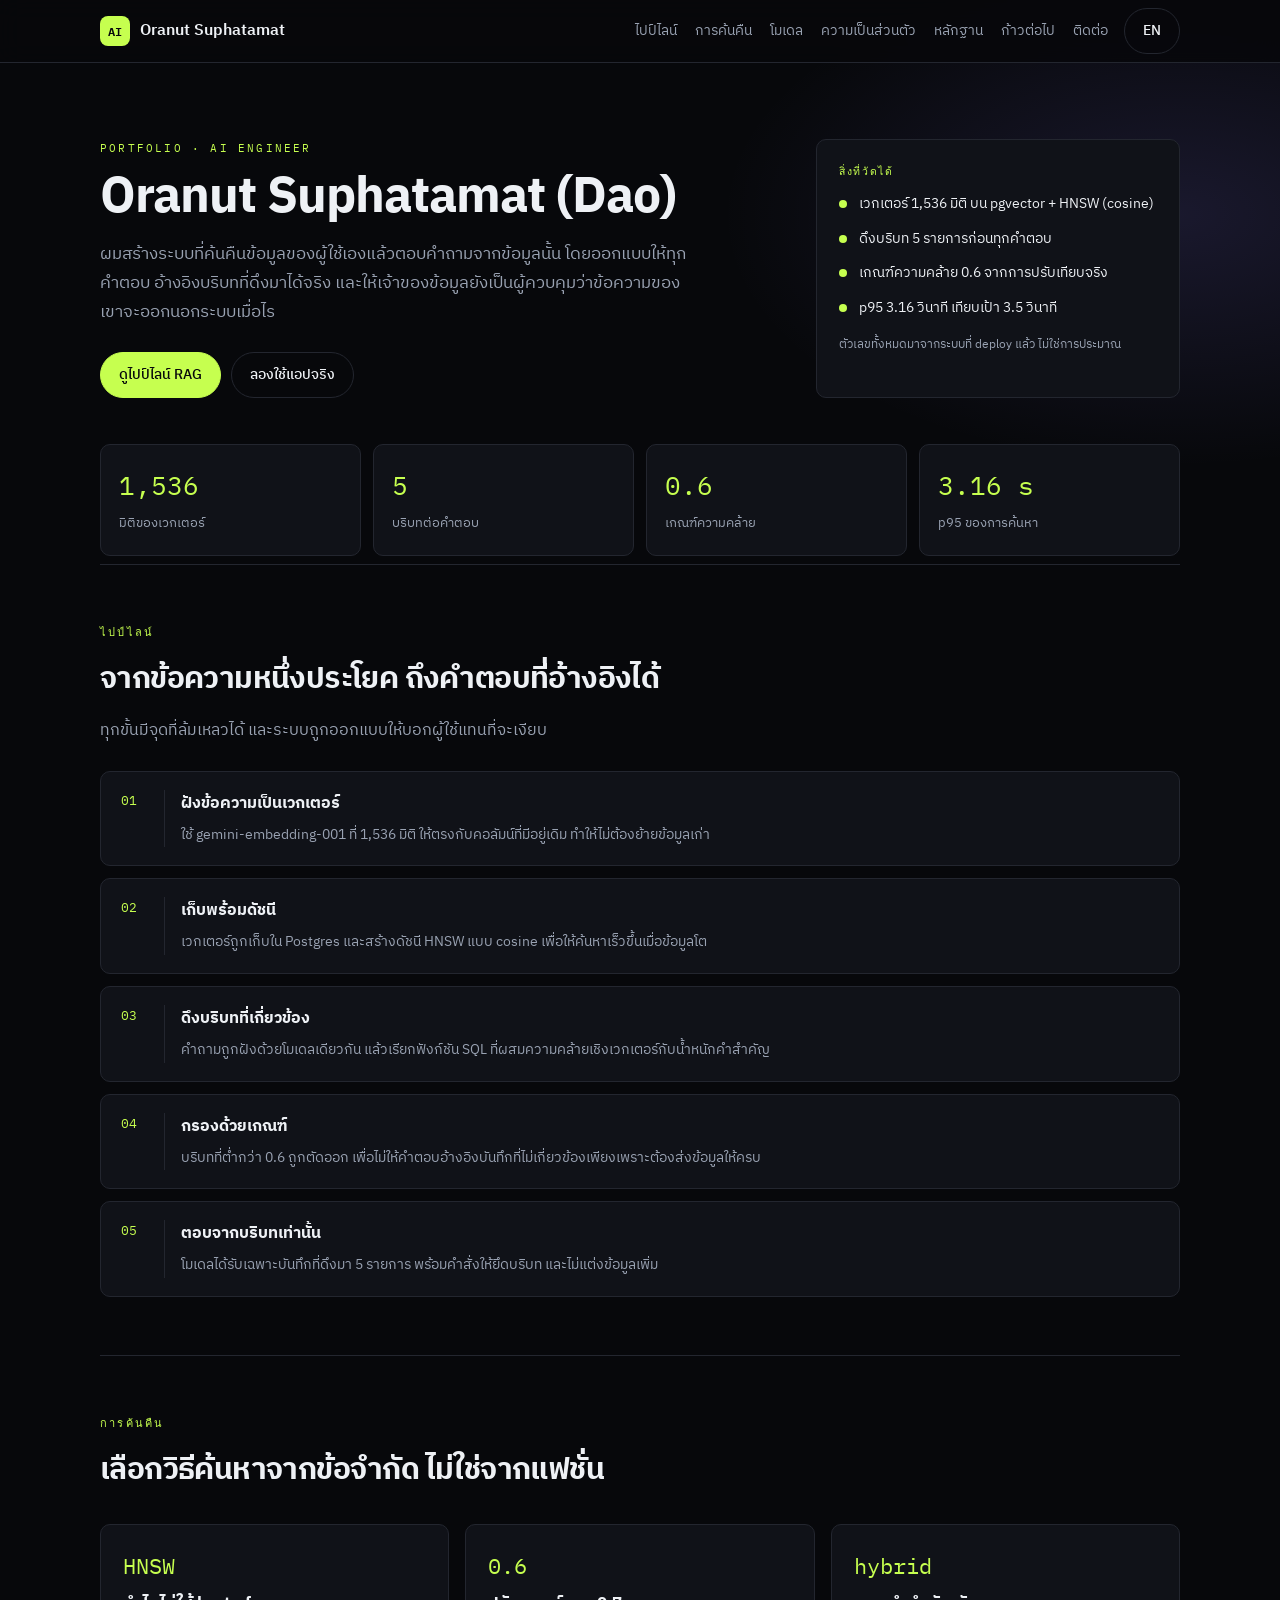
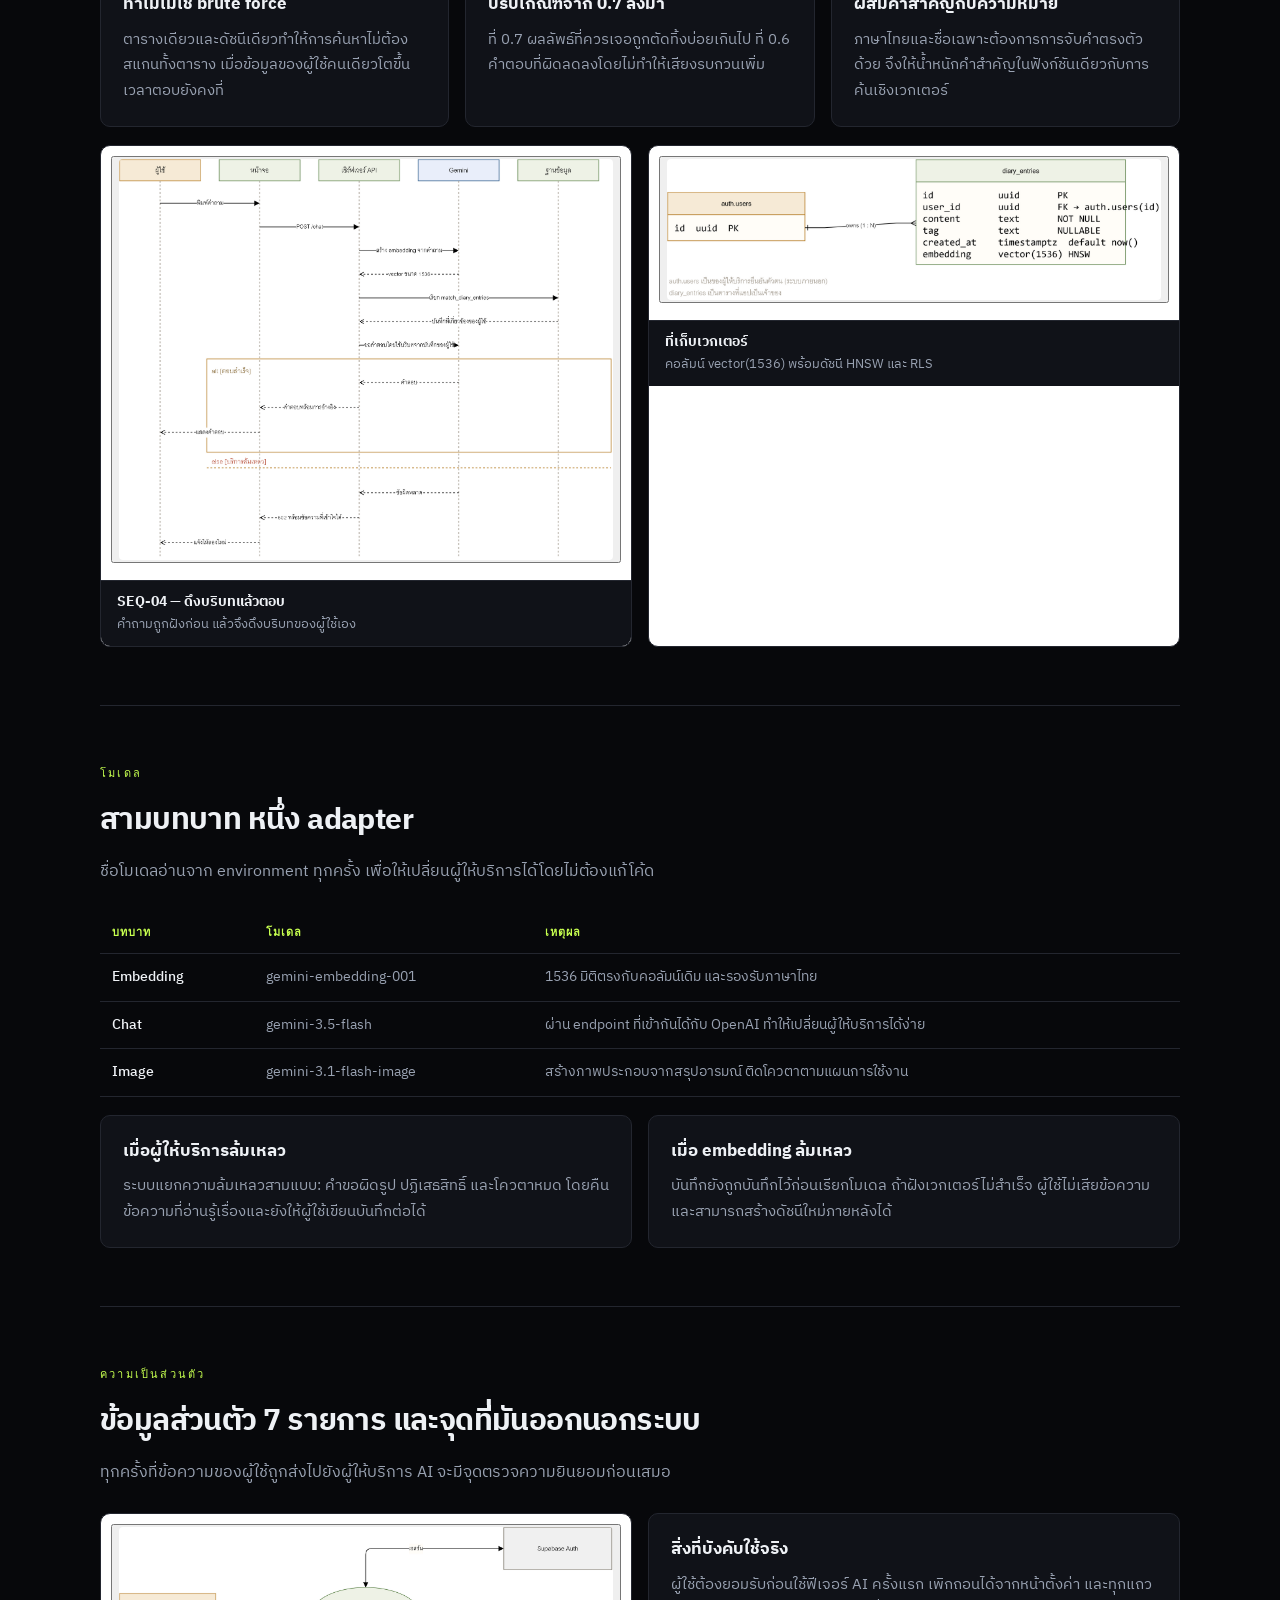
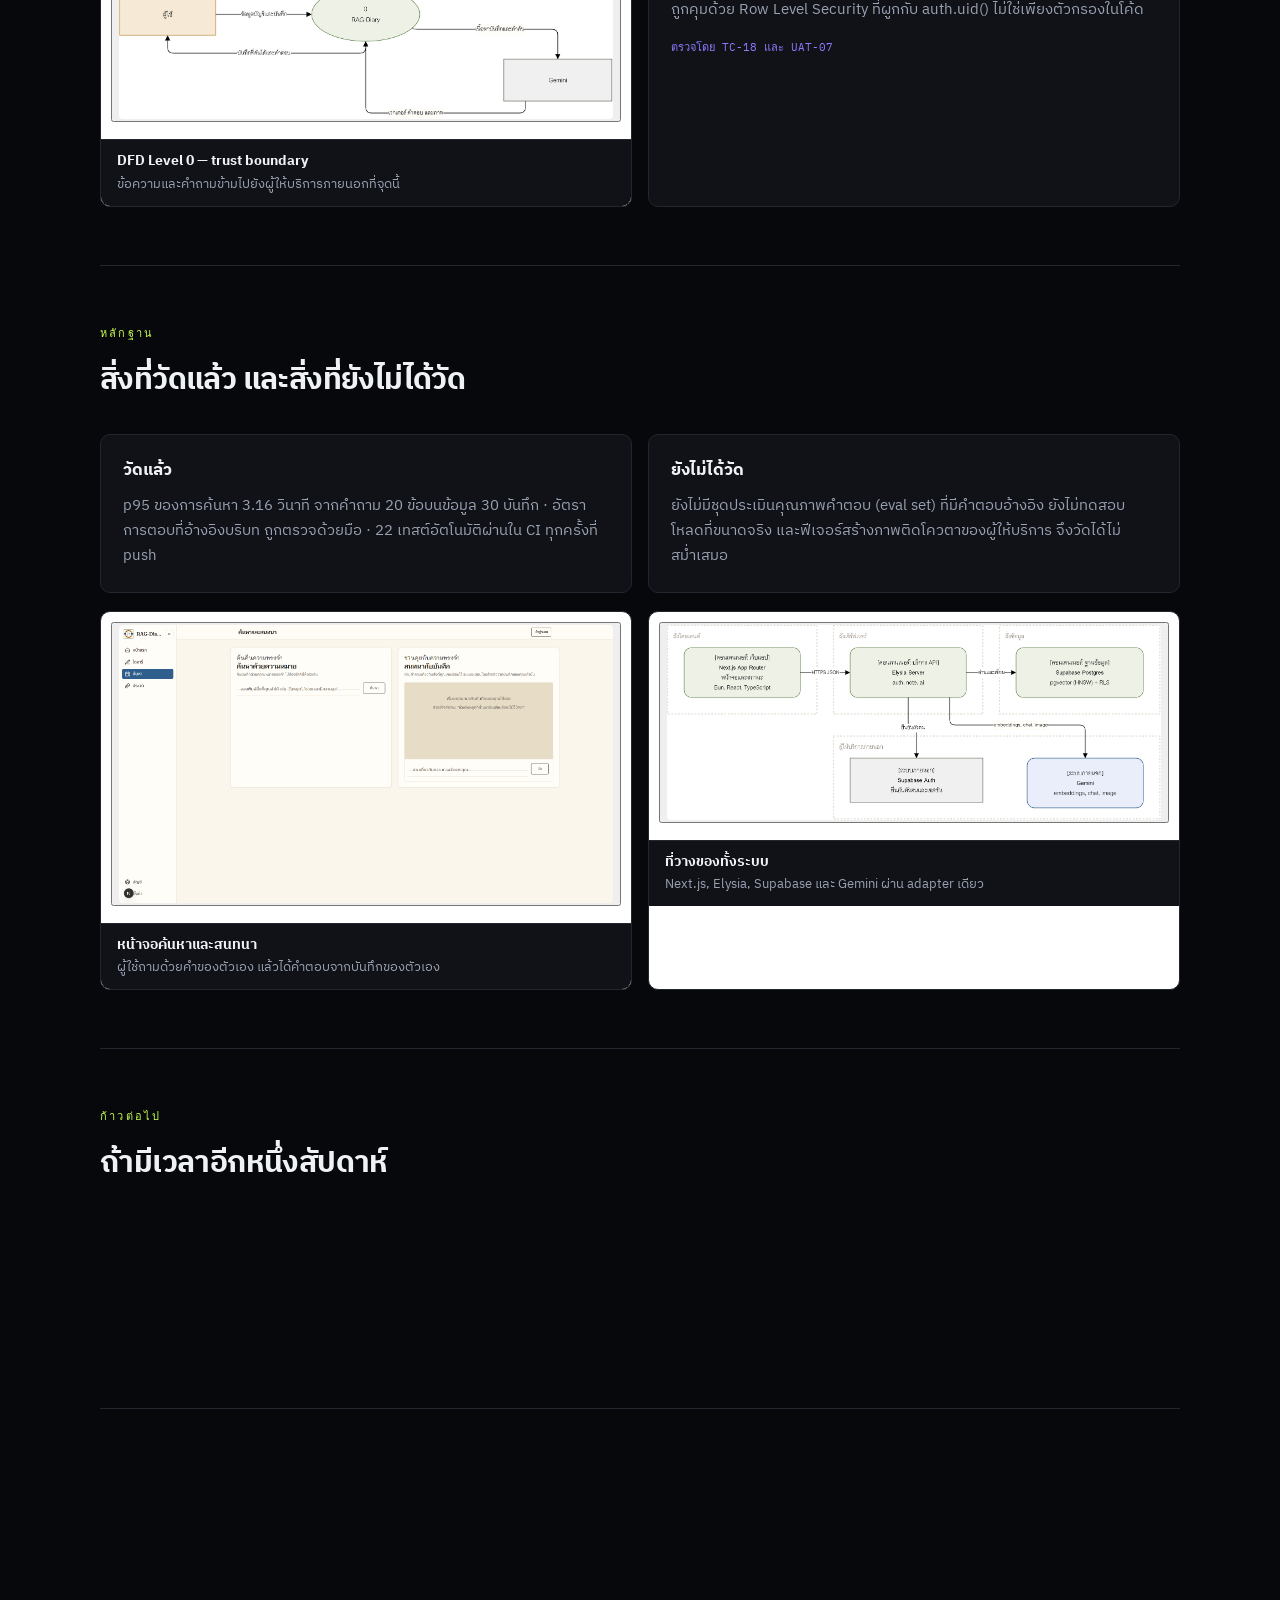
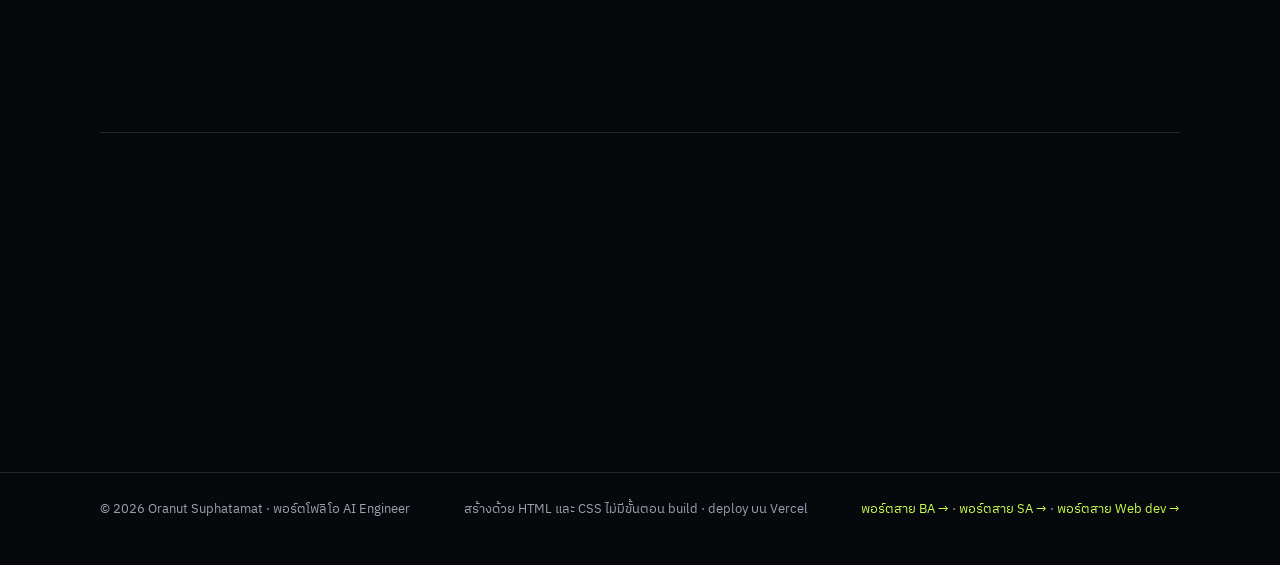
==== index.html @ 3054be08 "feat: add the AI engineering portfolio" ====
<!doctype html>
<html lang="th">
<head>
  <meta charset="utf-8" />
  <meta name="viewport" content="width=device-width, initial-scale=1" />
  <title>Oranut Suphatamat (Dao) | AI Engineer</title>
  <meta name="description" content="พอร์ตโฟลิโอสาย AI Engineer: ระบบค้นคืนเชิงความหมายด้วย pgvector, RAG ที่อ้างอิงเฉพาะบันทึกของผู้ใช้ และจุดตรวจความยินยอมก่อนเรียกโมเดล" />
  <link rel="preconnect" href="https://fonts.googleapis.com" />
  <link rel="preconnect" href="https://fonts.gstatic.com" crossorigin />
  <link href="https://fonts.googleapis.com/css2?family=IBM+Plex+Sans+Thai:wght@400;500;600;700&family=IBM+Plex+Mono:wght@400;500&display=swap" rel="stylesheet" />
  <link rel="stylesheet" href="styles.css" />
</head>
<body>
  <a class="skip-link" href="#main">ข้ามไปยังเนื้อหาหลัก</a>

  <header class="site-header">
    <div class="wrap header-inner">
      <a class="brand" href="#top">
        <span class="brand-mark">AI</span>
        <span class="brand-text">Oranut Suphatamat</span>
      </a>
      <nav class="site-nav" id="site-nav" aria-label="เมนูหลัก">
        <a href="#pipeline">ไปป์ไลน์</a>
        <a href="#retrieval">การค้นคืน</a>
        <a href="#models">โมเดล</a>
        <a href="#privacy">ความเป็นส่วนตัว</a>
        <a href="#evidence">หลักฐาน</a>
        <a href="#next">ก้าวต่อไป</a>
        <a href="#contact">ติดต่อ</a>
      </nav>
      <a class="btn btn-ghost" href="en/" hreflang="en" lang="en" aria-label="English version">EN</a>
      <button class="nav-toggle" type="button" aria-expanded="false" aria-controls="site-nav" aria-label="เปิดเมนู">
        <span></span><span></span><span></span>
      </button>
    </div>
  </header>

  <main id="main">
    <section class="hero wrap" id="top">
      <div class="hero-copy">
        <p class="kicker">Portfolio · AI Engineer</p>
        <h1>Oranut Suphatamat (Dao)</h1>
        <p class="hero-lead">
          ผมสร้างระบบที่ค้นคืนข้อมูลของผู้ใช้เองแล้วตอบคำถามจากข้อมูลนั้น โดยออกแบบให้ทุกคำตอบ
          อ้างอิงบริบทที่ดึงมาได้จริง และให้เจ้าของข้อมูลยังเป็นผู้ควบคุมว่าข้อความของเขาจะออกนอกระบบเมื่อไร
        </p>
        <div class="hero-actions">
          <a class="btn btn-primary" href="#pipeline">ดูไปป์ไลน์ RAG</a>
          <a class="btn btn-ghost" href="https://rag-diary-app.vercel.app" target="_blank" rel="noopener">ลองใช้แอปจริง</a>
        </div>
      </div>

      <aside class="hero-card" aria-label="ตัวเลขที่ตรวจสอบได้">
        <p class="card-label">สิ่งที่วัดได้</p>
        <ul class="check-list">
          <li>เวกเตอร์ 1,536 มิติ บน pgvector + HNSW (cosine)</li>
          <li>ดึงบริบท 5 รายการก่อนทุกคำตอบ</li>
          <li>เกณฑ์ความคล้าย 0.6 จากการปรับเทียบจริง</li>
          <li>p95 3.16 วินาที เทียบเป้า 3.5 วินาที</li>
        </ul>
        <p class="card-note">ตัวเลขทั้งหมดมาจากระบบที่ deploy แล้ว ไม่ใช่การประมาณ</p>
      </aside>
    </section>

    <section class="metrics wrap" aria-label="ตัวเลขสรุป">
      <div class="metric"><span class="metric-num">1,536</span><span class="metric-label">มิติของเวกเตอร์</span></div>
      <div class="metric"><span class="metric-num">5</span><span class="metric-label">บริบทต่อคำตอบ</span></div>
      <div class="metric"><span class="metric-num">0.6</span><span class="metric-label">เกณฑ์ความคล้าย</span></div>
      <div class="metric"><span class="metric-num">3.16 s</span><span class="metric-label">p95 ของการค้นหา</span></div>
    </section>

    <section class="section wrap" id="pipeline">
      <div class="section-head">
        <p class="kicker">ไปป์ไลน์</p>
        <h2>จากข้อความหนึ่งประโยค ถึงคำตอบที่อ้างอิงได้</h2>
        <p class="section-sub">ทุกขั้นมีจุดที่ล้มเหลวได้ และระบบถูกออกแบบให้บอกผู้ใช้แทนที่จะเงียบ</p>
      </div>
      <div class="steps">
        <div class="step">
          <div>
            <h3>ฝังข้อความเป็นเวกเตอร์</h3>
            <p>ใช้ gemini-embedding-001 ที่ 1,536 มิติ ให้ตรงกับคอลัมน์ที่มีอยู่เดิม ทำให้ไม่ต้องย้ายข้อมูลเก่า</p>
          </div>
        </div>
        <div class="step">
          <div>
            <h3>เก็บพร้อมดัชนี</h3>
            <p>เวกเตอร์ถูกเก็บใน Postgres และสร้างดัชนี HNSW แบบ cosine เพื่อให้ค้นหาเร็วขึ้นเมื่อข้อมูลโต</p>
          </div>
        </div>
        <div class="step">
          <div>
            <h3>ดึงบริบทที่เกี่ยวข้อง</h3>
            <p>คำถามถูกฝังด้วยโมเดลเดียวกัน แล้วเรียกฟังก์ชัน SQL ที่ผสมความคล้ายเชิงเวกเตอร์กับน้ำหนักคำสำคัญ</p>
          </div>
        </div>
        <div class="step">
          <div>
            <h3>กรองด้วยเกณฑ์</h3>
            <p>บริบทที่ต่ำกว่า 0.6 ถูกตัดออก เพื่อไม่ให้คำตอบอ้างอิงบันทึกที่ไม่เกี่ยวข้องเพียงเพราะต้องส่งข้อมูลให้ครบ</p>
          </div>
        </div>
        <div class="step">
          <div>
            <h3>ตอบจากบริบทเท่านั้น</h3>
            <p>โมเดลได้รับเฉพาะบันทึกที่ดึงมา 5 รายการ พร้อมคำสั่งให้ยึดบริบท และไม่แต่งข้อมูลเพิ่ม</p>
          </div>
        </div>
      </div>
    </section>

    <section class="section wrap" id="retrieval">
      <div class="section-head">
        <p class="kicker">การค้นคืน</p>
        <h2>เลือกวิธีค้นหาจากข้อจำกัด ไม่ใช่จากแฟชั่น</h2>
      </div>
      <div class="grid-3">
        <article class="card">
          <span class="metric-inline">HNSW</span>
          <h3>ทำไมไม่ใช้ brute force</h3>
          <p>ตารางเดียวและดัชนีเดียวทำให้การค้นหาไม่ต้องสแกนทั้งตาราง เมื่อข้อมูลของผู้ใช้คนเดียวโตขึ้น เวลาตอบยังคงที่</p>
        </article>
        <article class="card">
          <span class="metric-inline">0.6</span>
          <h3>ปรับเกณฑ์จาก 0.7 ลงมา</h3>
          <p>ที่ 0.7 ผลลัพธ์ที่ควรเจอถูกตัดทิ้งบ่อยเกินไป ที่ 0.6 คำตอบที่ผิดลดลงโดยไม่ทำให้เสียงรบกวนเพิ่ม</p>
        </article>
        <article class="card">
          <span class="metric-inline">hybrid</span>
          <h3>ผสมคำสำคัญกับความหมาย</h3>
          <p>ภาษาไทยและชื่อเฉพาะต้องการการจับคำตรงตัวด้วย จึงให้น้ำหนักคำสำคัญในฟังก์ชันเดียวกับการค้นเชิงเวกเตอร์</p>
        </article>
      </div>
      <div class="figure-grid" style="margin-top: 18px;">
        <figure class="diagram-card">
          <button class="diagram" type="button" data-full="assets/img/seq04.png">
            <img src="assets/img/seq04.png" alt="แผนภาพลำดับข้อความการค้นหาและตอบด้วย RAG" loading="lazy" />
          </button>
          <figcaption><strong>SEQ-04 — ดึงบริบทแล้วตอบ</strong>คำถามถูกฝังก่อน แล้วจึงดึงบริบทของผู้ใช้เอง</figcaption>
        </figure>
        <figure class="diagram-card">
          <button class="diagram" type="button" data-full="assets/img/erd.png">
            <img src="assets/img/erd.png" alt="แผนภาพข้อมูลของตาราง diary_entries" loading="lazy" />
          </button>
          <figcaption><strong>ที่เก็บเวกเตอร์</strong>คอลัมน์ vector(1536) พร้อมดัชนี HNSW และ RLS</figcaption>
        </figure>
      </div>
    </section>

    <section class="section wrap" id="models">
      <div class="section-head">
        <p class="kicker">โมเดล</p>
        <h2>สามบทบาท หนึ่ง adapter</h2>
        <p class="section-sub">ชื่อโมเดลอ่านจาก environment ทุกครั้ง เพื่อให้เปลี่ยนผู้ให้บริการได้โดยไม่ต้องแก้โค้ด</p>
      </div>
      <table class="spec">
        <thead>
          <tr><th>บทบาท</th><th>โมเดล</th><th>เหตุผล</th></tr>
        </thead>
        <tbody>
          <tr><td><strong>Embedding</strong></td><td>gemini-embedding-001</td><td>1536 มิติตรงกับคอลัมน์เดิม และรองรับภาษาไทย</td></tr>
          <tr><td><strong>Chat</strong></td><td>gemini-3.5-flash</td><td>ผ่าน endpoint ที่เข้ากันได้กับ OpenAI ทำให้เปลี่ยนผู้ให้บริการได้ง่าย</td></tr>
          <tr><td><strong>Image</strong></td><td>gemini-3.1-flash-image</td><td>สร้างภาพประกอบจากสรุปอารมณ์ ติดโควตาตามแผนการใช้งาน</td></tr>
        </tbody>
      </table>
      <div class="grid-2" style="margin-top: 18px;">
        <article class="card">
          <h3>เมื่อผู้ให้บริการล้มเหลว</h3>
          <p>
            ระบบแยกความล้มเหลวสามแบบ: คำขอผิดรูป ปฏิเสธสิทธิ์ และโควตาหมด
            โดยคืนข้อความที่อ่านรู้เรื่องและยังให้ผู้ใช้เขียนบันทึกต่อได้
          </p>
        </article>
        <article class="card">
          <h3>เมื่อ embedding ล้มเหลว</h3>
          <p>
            บันทึกยังถูกบันทึกไว้ก่อนเรียกโมเดล ถ้าฝังเวกเตอร์ไม่สำเร็จ ผู้ใช้ไม่เสียข้อความ
            และสามารถสร้างดัชนีใหม่ภายหลังได้
          </p>
        </article>
      </div>
    </section>

    <section class="section wrap" id="privacy">
      <div class="section-head">
        <p class="kicker">ความเป็นส่วนตัว</p>
        <h2>ข้อมูลส่วนตัว 7 รายการ และจุดที่มันออกนอกระบบ</h2>
        <p class="section-sub">ทุกครั้งที่ข้อความของผู้ใช้ถูกส่งไปยังผู้ให้บริการ AI จะมีจุดตรวจความยินยอมก่อนเสมอ</p>
      </div>
      <div class="grid-2">
        <figure class="diagram-card">
          <button class="diagram" type="button" data-full="assets/img/dfd-l0.png">
            <img src="assets/img/dfd-l0.png" alt="แผนภาพการไหลของข้อมูลระดับ Context และจุดข้ามขอบเขต" loading="lazy" />
          </button>
          <figcaption><strong>DFD Level 0 — trust boundary</strong>ข้อความและคำถามข้ามไปยังผู้ให้บริการภายนอกที่จุดนี้</figcaption>
        </figure>
        <div class="card">
          <h3>สิ่งที่บังคับใช้จริง</h3>
          <p>
            ผู้ใช้ต้องยอมรับก่อนใช้ฟีเจอร์ AI ครั้งแรก เพิกถอนได้จากหน้าตั้งค่า และทุกแถวถูกคุมด้วย
            Row Level Security ที่ผูกกับ auth.uid() ไม่ใช่เพียงตัวกรองในโค้ด
          </p>
          <p class="tag">ตรวจโดย TC-18 และ UAT-07</p>
        </div>
      </div>
    </section>

    <section class="section wrap" id="evidence">
      <div class="section-head">
        <p class="kicker">หลักฐาน</p>
        <h2>สิ่งที่วัดแล้ว และสิ่งที่ยังไม่ได้วัด</h2>
      </div>
      <div class="grid-2">
        <article class="card">
          <h3>วัดแล้ว</h3>
          <p>
            p95 ของการค้นหา 3.16 วินาที จากคำถาม 20 ข้อบนข้อมูล 30 บันทึก · อัตราการตอบที่อ้างอิงบริบท
            ถูกตรวจด้วยมือ · 22 เทสต์อัตโนมัติผ่านใน CI ทุกครั้งที่ push
          </p>
        </article>
        <article class="card">
          <h3>ยังไม่ได้วัด</h3>
          <p>
            ยังไม่มีชุดประเมินคุณภาพคำตอบ (eval set) ที่มีคำตอบอ้างอิง ยังไม่ทดสอบโหลดที่ขนาดจริง
            และฟีเจอร์สร้างภาพติดโควตาของผู้ให้บริการ จึงวัดได้ไม่สม่ำเสมอ
          </p>
        </article>
      </div>
      <div class="figure-grid" style="margin-top: 18px;">
        <figure class="diagram-card">
          <button class="diagram" type="button" data-full="assets/img/app-search.png">
            <img src="assets/img/app-search.png" alt="หน้าจอค้นหาเชิงความหมายและสนทนากับบันทึก" loading="lazy" />
          </button>
          <figcaption><strong>หน้าจอค้นหาและสนทนา</strong>ผู้ใช้ถามด้วยคำของตัวเอง แล้วได้คำตอบจากบันทึกของตัวเอง</figcaption>
        </figure>
        <figure class="diagram-card">
          <button class="diagram" type="button" data-full="assets/img/c4-l2.png">
            <img src="assets/img/c4-l2.png" alt="แผนภาพสถาปัตยกรรม C4 ระดับ Container" loading="lazy" />
          </button>
          <figcaption><strong>ที่วางของทั้งระบบ</strong>Next.js, Elysia, Supabase และ Gemini ผ่าน adapter เดียว</figcaption>
        </figure>
      </div>
    </section>

    <section class="section wrap" id="next">
      <div class="section-head">
        <p class="kicker">ก้าวต่อไป</p>
        <h2>ถ้ามีเวลาอีกหนึ่งสัปดาห์</h2>
      </div>
      <div class="grid-3">
        <article class="card">
          <h3>ชุดประเมินคำตอบ</h3>
          <p>สร้างคำถามพร้อมคำตอบอ้างอิง แล้ววัดทั้งการดึงบริบทและความถูกต้องของคำตอบเป็นตัวเลข</p>
        </article>
        <article class="card">
          <h3>จัดอันดับผลลัพธ์ใหม่</h3>
          <p>เพิ่มขั้น rerank ด้วยโมเดลขนาดเล็ก เพื่อลดบริบทที่ไม่เกี่ยวข้องก่อนส่งให้โมเดลหลัก</p>
        </article>
        <article class="card">
          <h3>ติดตามต้นทุน</h3>
          <p>บันทึกจำนวนโทเคนและต้นทุนต่อ 1,000 คำถาม เพื่อให้ตัดสินใจเรื่องราคาได้จากข้อมูลจริง</p>
        </article>
      </div>
    </section>

    <section class="section wrap" id="limits">
      <div class="section-head">
        <p class="kicker">ข้อจำกัด</p>
        <h2>สิ่งที่ยังไม่สมบูรณ์</h2>
      </div>
      <div class="card">
        <p>
          ระบบนี้พัฒนาโดยคนเดียว ข้อมูลที่ใช้วัดยังมีขนาดเล็ก และยังไม่มีการทดสอบกับผู้ใช้จริง
          ตัวเลขประสิทธิภาพจึงเป็นตัวชี้วัดเบื้องต้น ไม่ใช่การรับประกันที่ขนาดการใช้งานจริง
          ข้อจำกัดทั้งหมดระบุไว้ในเอกสารของโครงการ
        </p>
      </div>
    </section>

    <section class="section wrap" id="contact">
      <div class="contact-card">
        <div>
          <p class="kicker">ติดต่อ</p>
          <h2>สอบถามรายละเอียดหรือพิจารณาความร่วมมือ</h2>
          <p class="section-sub">Oranut Suphatamat (Dao) · AI Engineer</p>
        </div>
        <ul class="contact-list">
          <li><span>ชื่อ</span>Oranut Suphatamat (Dao)</li>
          <li><span>อีเมล</span><a href="mailto:oranut43939@gmail.com">oranut43939@gmail.com</a></li>
          <li><span>LinkedIn</span><a href="https://www.linkedin.com/in/oranut-suphantamat-02225635b/" target="_blank" rel="noopener">oranut-suphantamat</a></li>
          <li><span>GitHub</span><a href="https://github.com/Zynin43839" target="_blank" rel="noopener">Zynin43839</a></li>
        </ul>
      </div>
    </section>
  </main>

  <footer class="site-footer">
    <div class="wrap footer-inner">
      <p>© <span id="year"></span> Oranut Suphatamat · พอร์ตโฟลิโอ AI Engineer</p>
      <p>สร้างด้วย HTML และ CSS ไม่มีขั้นตอน build · deploy บน Vercel</p>
      <p>
        <a href="https://oranut-ba-portfolio.vercel.app">พอร์ตสาย BA →</a> ·
        <a href="https://oranut-sa-portfolio.vercel.app">พอร์ตสาย SA →</a> ·
        <a href="https://dao-portfolio-space.vercel.app">พอร์ตสาย Web dev →</a>
      </p>
    </div>
  </footer>

  <dialog class="lightbox" id="lightbox" aria-label="ดูภาพขยาย">
    <button class="lightbox-close" type="button" aria-label="ปิด">ปิด</button>
    <img id="lightbox-img" alt="" />
  </dialog>

  <script src="script.js"></script>
</body>
</html>
---- styles.css ----
/* Signal theme — AI engineering portfolio */
:root {
  --bg: #07080b;
  --panel: #101218;
  --panel-2: #151821;
  --line: #23262f;
  --ink: #eef1f5;
  --muted: #99a2b2;
  --accent: #c6ff4f;
  --accent-2: #8b7cff;
  --radius: 10px;
  --mono: "IBM Plex Mono", ui-monospace, SFMono-Regular, Menlo, monospace;
  --sans: "IBM Plex Sans Thai", "Inter", system-ui, -apple-system, sans-serif;
}

* { box-sizing: border-box; }
html { scroll-behavior: smooth; }

body {
  margin: 0;
  font-family: var(--sans);
  color: var(--ink);
  line-height: 1.75;
  background:
    radial-gradient(900px 480px at 12% -8%, rgba(198, 255, 79, 0.1), transparent 62%),
    radial-gradient(760px 420px at 92% 4%, rgba(139, 124, 255, 0.14), transparent 60%),
    var(--bg);
  -webkit-font-smoothing: antialiased;
}

a { color: inherit; }

.skip-link {
  position: absolute; left: -9999px; top: 0;
  background: var(--accent); color: #07080b; padding: 8px 14px; z-index: 100;
}
.skip-link:focus { left: 12px; top: 12px; }

.wrap { width: min(1080px, 92vw); margin-inline: auto; }

/* header */
.site-header {
  position: sticky; top: 0; z-index: 40;
  background: rgba(7, 8, 11, 0.86);
  backdrop-filter: blur(12px);
  border-bottom: 1px solid var(--line);
}
.header-inner { display: flex; align-items: center; gap: 16px; min-height: 62px; }
.brand { display: flex; align-items: center; gap: 10px; text-decoration: none; font-weight: 600; }
.brand-mark {
  display: grid; place-items: center; width: 30px; height: 30px;
  border-radius: 8px; background: var(--accent); color: #07080b;
  font-family: var(--mono); font-size: 12px; font-weight: 600;
}
.site-nav { display: flex; gap: 18px; margin-left: auto; font-size: 14px; }
.site-nav a { text-decoration: none; color: var(--muted); }
.site-nav a:hover, .site-nav a:focus-visible { color: var(--ink); }

.nav-toggle {
  display: none; margin-left: auto; width: 38px; height: 34px; padding: 8px;
  background: none; border: 1px solid var(--line); border-radius: 8px; cursor: pointer;
}
.nav-toggle span { display: block; height: 1.5px; background: var(--ink); margin: 4px 0; }

/* buttons */
.btn {
  display: inline-flex; align-items: center; gap: 8px;
  padding: 10px 18px; border-radius: 999px;
  text-decoration: none; font-size: 14px; font-weight: 500;
  border: 1px solid var(--line); color: var(--ink); background: transparent;
  transition: border-color 0.15s, background 0.15s, color 0.15s;
}
.btn:hover { border-color: var(--accent); color: var(--accent); }
.btn-primary { background: var(--accent); border-color: var(--accent); color: #07080b; }
.btn-primary:hover { background: #d4ff74; color: #07080b; }
.btn-ghost:hover { background: var(--panel); }

/* hero */
.hero { display: grid; grid-template-columns: 1.3fr 0.7fr; gap: 40px; padding: 76px 0 46px; }
.kicker {
  font-family: var(--mono); font-size: 11px; letter-spacing: 0.2em;
  text-transform: uppercase; color: var(--accent); margin: 0 0 12px;
}
h1 { font-size: clamp(30px, 4.6vw, 50px); line-height: 1.1; margin: 0 0 16px; letter-spacing: -0.02em; }
.hero-lead { color: var(--muted); font-size: 16.5px; max-width: 60ch; margin: 0 0 24px; }
.hero-actions { display: flex; flex-wrap: wrap; gap: 10px; }

.hero-card {
  border: 1px solid var(--line); background: var(--panel);
  border-radius: var(--radius); padding: 22px;
}
.card-label {
  font-family: var(--mono); font-size: 10.5px; letter-spacing: 0.16em;
  text-transform: uppercase; color: var(--accent); margin: 0 0 12px;
}
.check-list { list-style: none; margin: 0; padding: 0; display: grid; gap: 10px; font-size: 14px; }
.check-list li { padding-left: 20px; position: relative; }
.check-list li::before {
  content: ""; position: absolute; left: 0; top: 8px;
  width: 8px; height: 8px; border-radius: 50%; background: var(--accent);
}
.card-note { margin: 14px 0 0; font-size: 12px; color: var(--muted); }

/* metrics */
.metrics { display: grid; grid-template-columns: repeat(4, 1fr); gap: 12px; margin-bottom: 8px; }
.metric {
  border: 1px solid var(--line); background: var(--panel);
  border-radius: var(--radius); padding: 18px;
}
.metric-num { display: block; font-family: var(--mono); font-size: 26px; color: var(--accent); }
.metric-label { font-size: 12.5px; color: var(--muted); }

/* sections */
.section { padding: 58px 0; border-top: 1px solid var(--line); }
.section-head { margin-bottom: 26px; }
h2 { font-size: clamp(22px, 2.7vw, 30px); margin: 0 0 10px; letter-spacing: -0.02em; }
.section-sub { color: var(--muted); margin: 0; max-width: 72ch; }

.grid-2 { display: grid; grid-template-columns: repeat(2, 1fr); gap: 16px; }
.grid-3 { display: grid; grid-template-columns: repeat(3, 1fr); gap: 16px; }

.card {
  border: 1px solid var(--line); background: var(--panel);
  border-radius: var(--radius); padding: 22px;
}
.card h3 { margin: 0 0 8px; font-size: 16.5px; }
.card p { margin: 0; color: var(--muted); font-size: 14.5px; }
.card .tag {
  display: inline-block; margin-top: 14px; font-family: var(--mono);
  font-size: 11px; color: var(--accent-2);
}
.card .metric-inline {
  font-family: var(--mono); font-size: 22px; color: var(--accent);
  display: block; margin-bottom: 6px;
}

/* pipeline steps */
.steps { display: grid; gap: 12px; counter-reset: step; }
.step {
  display: grid; grid-template-columns: 44px 1fr; gap: 16px;
  border: 1px solid var(--line); background: var(--panel);
  border-radius: var(--radius); padding: 18px 20px;
}
.step::before {
  counter-increment: step; content: counter(step, decimal-leading-zero);
  font-family: var(--mono); font-size: 13px; color: var(--accent);
  border-right: 1px solid var(--line); padding-right: 12px;
}
.step h3 { margin: 0 0 6px; font-size: 15.5px; }
.step p { margin: 0; color: var(--muted); font-size: 14px; }

/* figures */
.figure-grid { display: grid; grid-template-columns: repeat(2, 1fr); gap: 16px; }
figure.diagram-card {
  margin: 0; border: 1px solid var(--line); background: #fff;
  border-radius: var(--radius); padding: 10px; overflow: hidden;
}
figure.diagram-card img { width: 100%; display: block; border-radius: 4px; }
figure.diagram-card figcaption {
  background: var(--panel); margin: 10px -10px -10px; padding: 10px 16px;
  border-top: 1px solid var(--line); color: var(--muted); font-size: 12.5px;
}
figure.diagram-card figcaption strong { display: block; color: var(--ink); font-size: 13.5px; }

/* table */
table.spec { width: 100%; border-collapse: collapse; font-size: 14px; }
table.spec th, table.spec td { text-align: left; padding: 11px 12px; border-bottom: 1px solid var(--line); vertical-align: top; }
table.spec th {
  font-family: var(--mono); font-size: 11px; letter-spacing: 0.1em;
  text-transform: uppercase; color: var(--accent);
}
table.spec td { color: var(--muted); }
table.spec td strong { color: var(--ink); font-weight: 500; }

/* contact */
.contact-card {
  display: grid; grid-template-columns: 1.2fr 0.8fr; gap: 24px;
  border: 1px solid var(--line); background: var(--panel);
  border-radius: var(--radius); padding: 28px;
}
.contact-list { list-style: none; margin: 0; padding: 0; display: grid; gap: 9px; font-size: 14px; }
.contact-list span {
  display: inline-block; min-width: 76px; color: var(--muted);
  font-family: var(--mono); font-size: 11px; letter-spacing: 0.08em; text-transform: uppercase;
}

/* footer */
.site-footer { border-top: 1px solid var(--line); margin-top: 40px; padding: 26px 0 44px; }
.footer-inner { display: flex; flex-wrap: wrap; gap: 12px; justify-content: space-between; color: var(--muted); font-size: 12.5px; }
.footer-inner a { color: var(--accent); text-decoration: none; }
.footer-inner p { margin: 0; }

/* lightbox */
.lightbox { border: none; padding: 0; background: transparent; max-width: 92vw; }
.lightbox::backdrop { background: rgba(4, 5, 8, 0.92); }
.lightbox img { max-width: 92vw; max-height: 86vh; display: block; border-radius: 6px; border: 1px solid var(--line); }
.lightbox-close {
  position: absolute; top: -36px; right: 0; background: none; color: var(--ink);
  border: 1px solid var(--line); border-radius: 999px; padding: 4px 12px;
  cursor: pointer; font-size: 12px;
}

/* reveal */
.reveal { opacity: 0; transform: translateY(12px); transition: opacity 0.45s ease, transform 0.45s ease; }
.reveal.is-visible { opacity: 1; transform: none; }

@media (prefers-reduced-motion: reduce) {
  html { scroll-behavior: auto; }
  .reveal { opacity: 1; transform: none; transition: none; }
}

/* responsive */
@media (max-width: 900px) {
  .hero { grid-template-columns: 1fr; gap: 26px; padding-top: 50px; }
  .metrics { grid-template-columns: repeat(2, 1fr); }
  .grid-3 { grid-template-columns: repeat(2, 1fr); }
  .contact-card { grid-template-columns: 1fr; }
}

@media (max-width: 680px) {
  .site-nav {
    display: none; position: absolute; top: 62px; left: 0; right: 0;
    flex-direction: column; gap: 0; background: var(--panel);
    border-bottom: 1px solid var(--line); padding: 8px 4vw 14px;
  }
  .site-nav.is-open { display: flex; }
  .site-nav a { padding: 10px 0; border-bottom: 1px solid var(--line); }
  .grid-2, .grid-3, .figure-grid { grid-template-columns: 1fr; }
  h1 { font-size: 30px; }
}
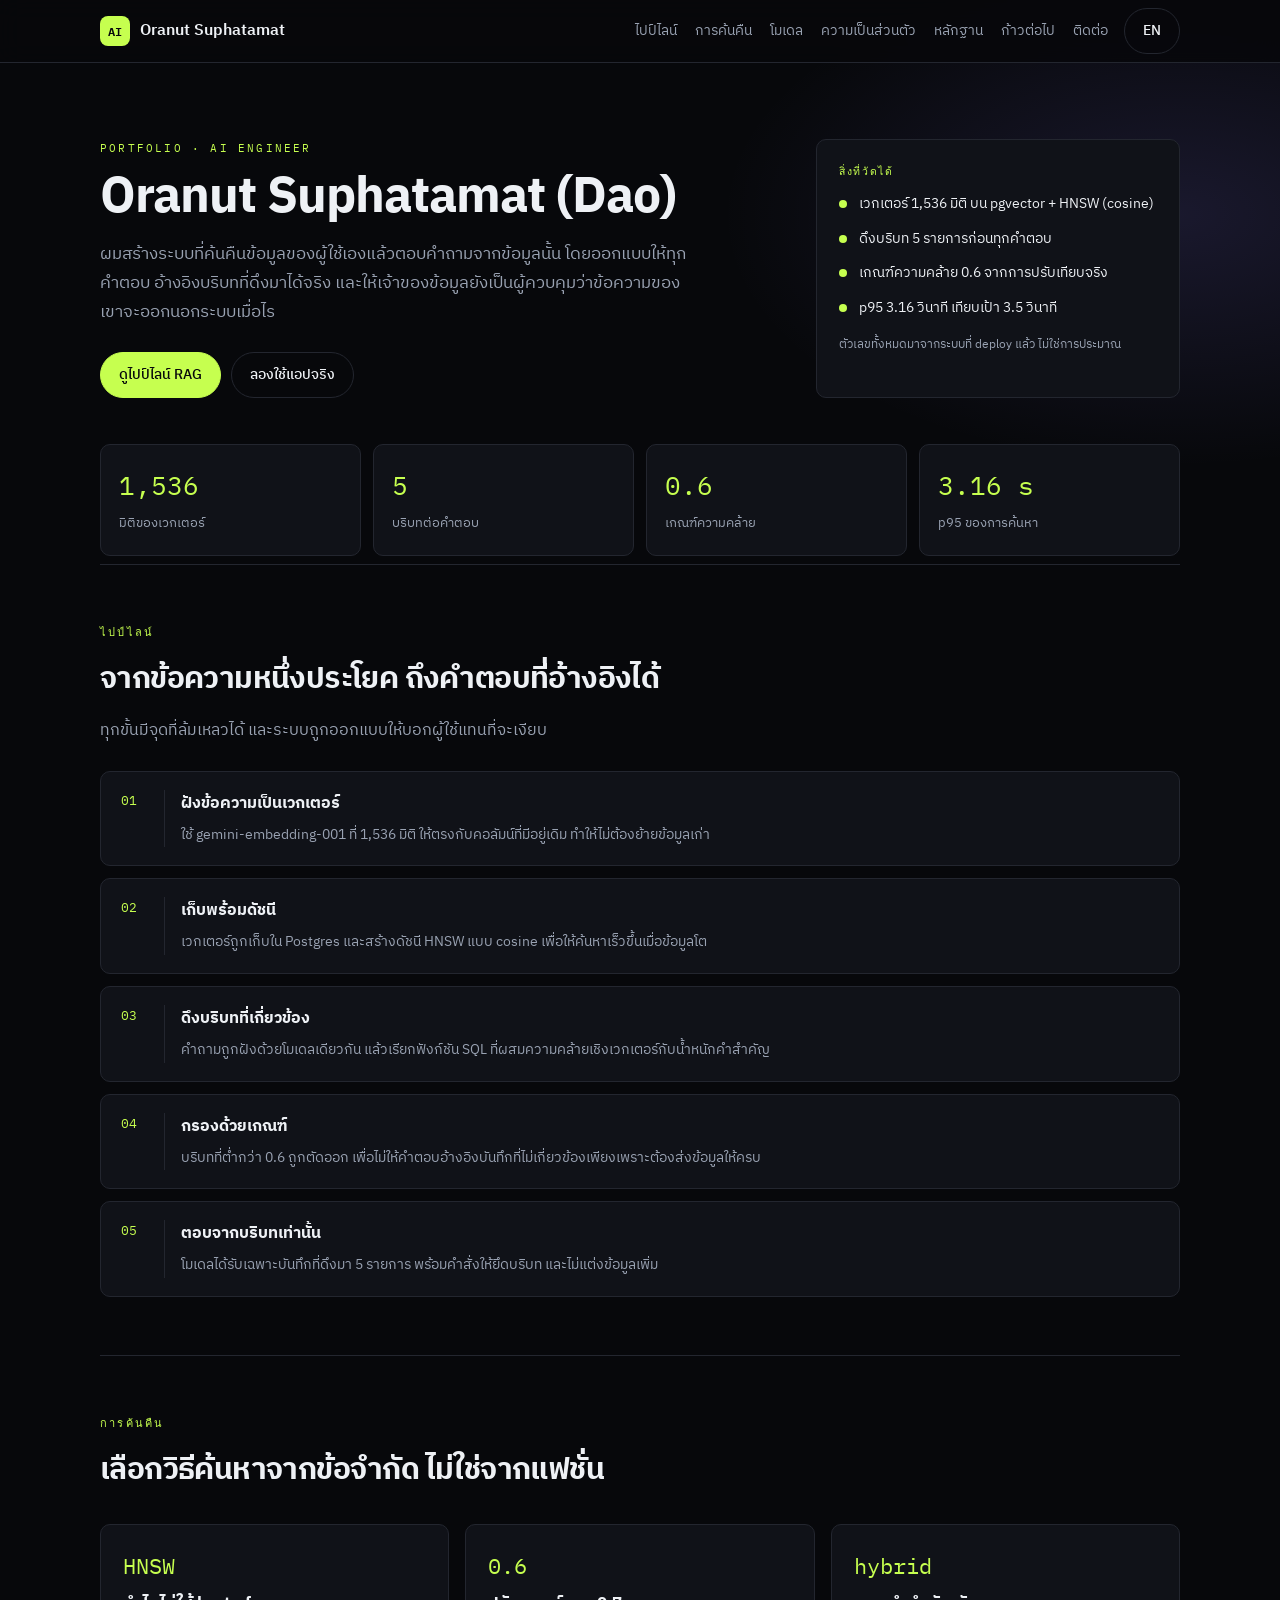
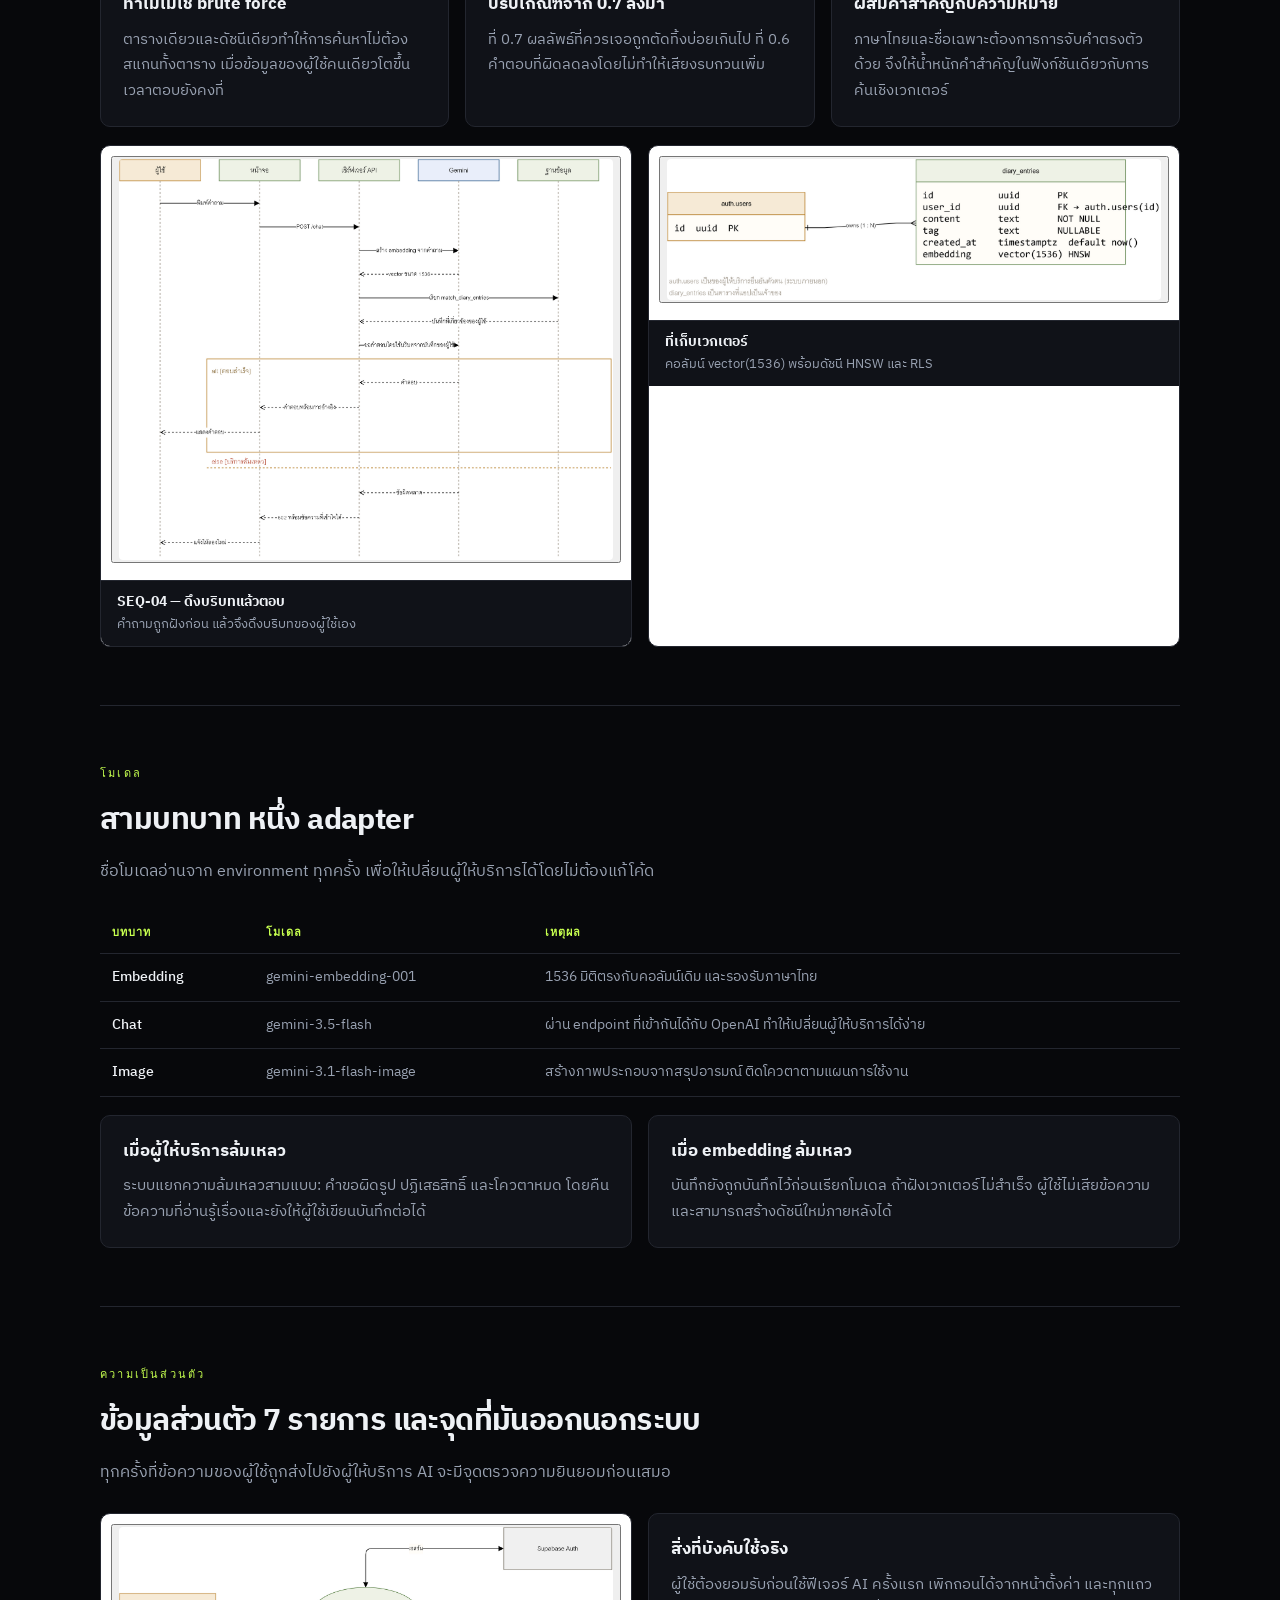
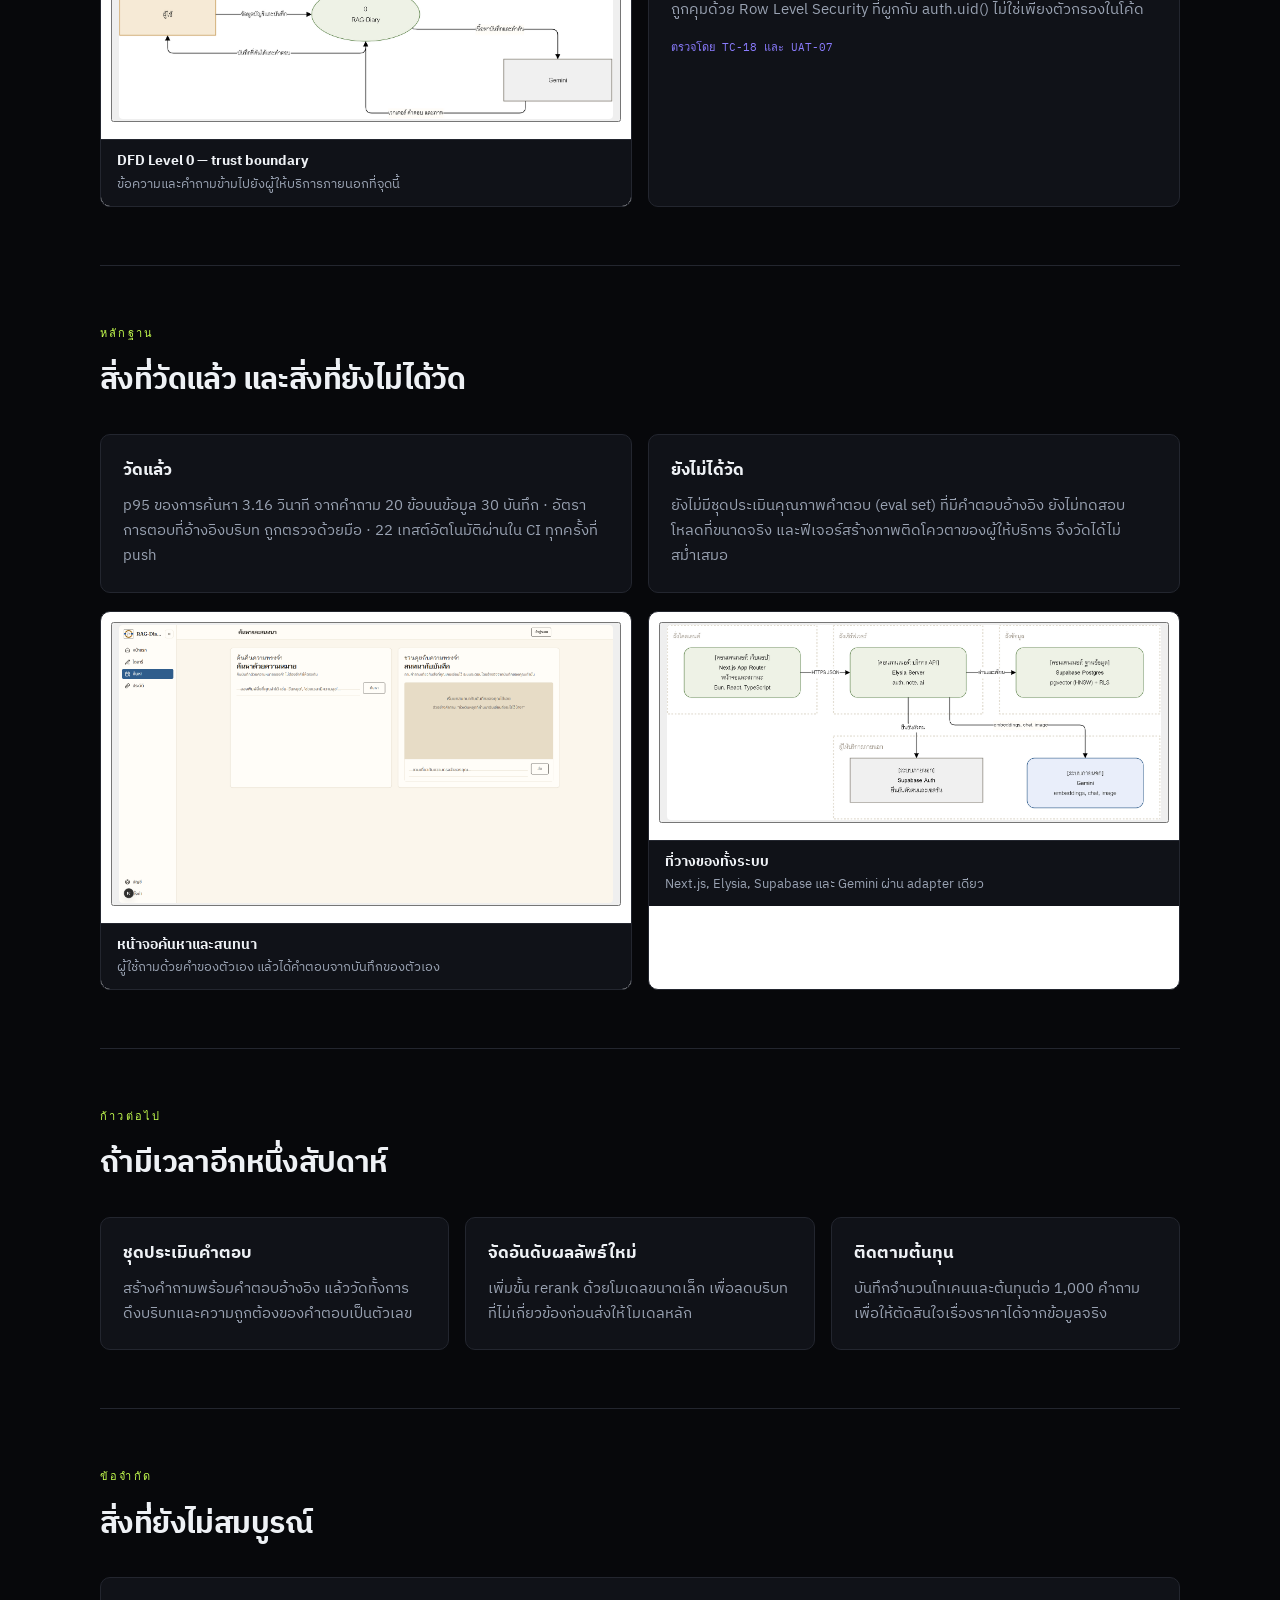
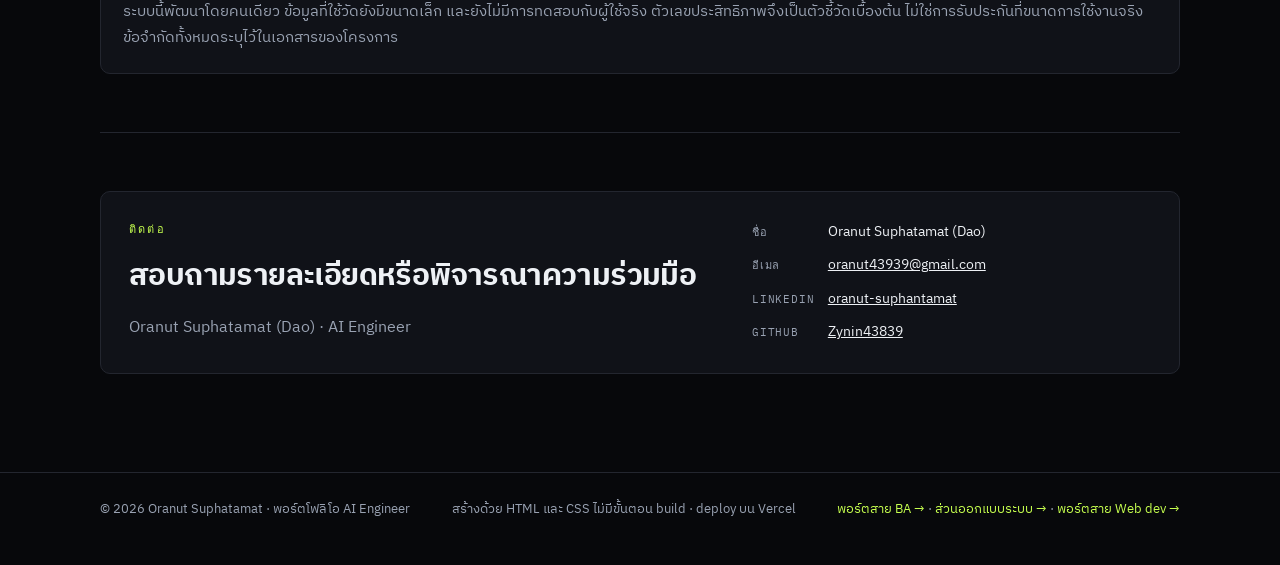
==== commit d6bcf30c: "chore(links): point the footer at the merged design section" ====
--- a/index.html
+++ b/index.html
@@ -300,7 +300,7 @@
       <p>สร้างด้วย HTML และ CSS ไม่มีขั้นตอน build · deploy บน Vercel</p>
       <p>
         <a href="https://oranut-ba-portfolio.vercel.app">พอร์ตสาย BA →</a> ·
-        <a href="https://oranut-sa-portfolio.vercel.app">พอร์ตสาย SA →</a> ·
+        <a href="https://oranut-ba-portfolio.vercel.app/#design">ส่วนออกแบบระบบ →</a> ·
         <a href="https://dao-portfolio-space.vercel.app">พอร์ตสาย Web dev →</a>
       </p>
     </div>
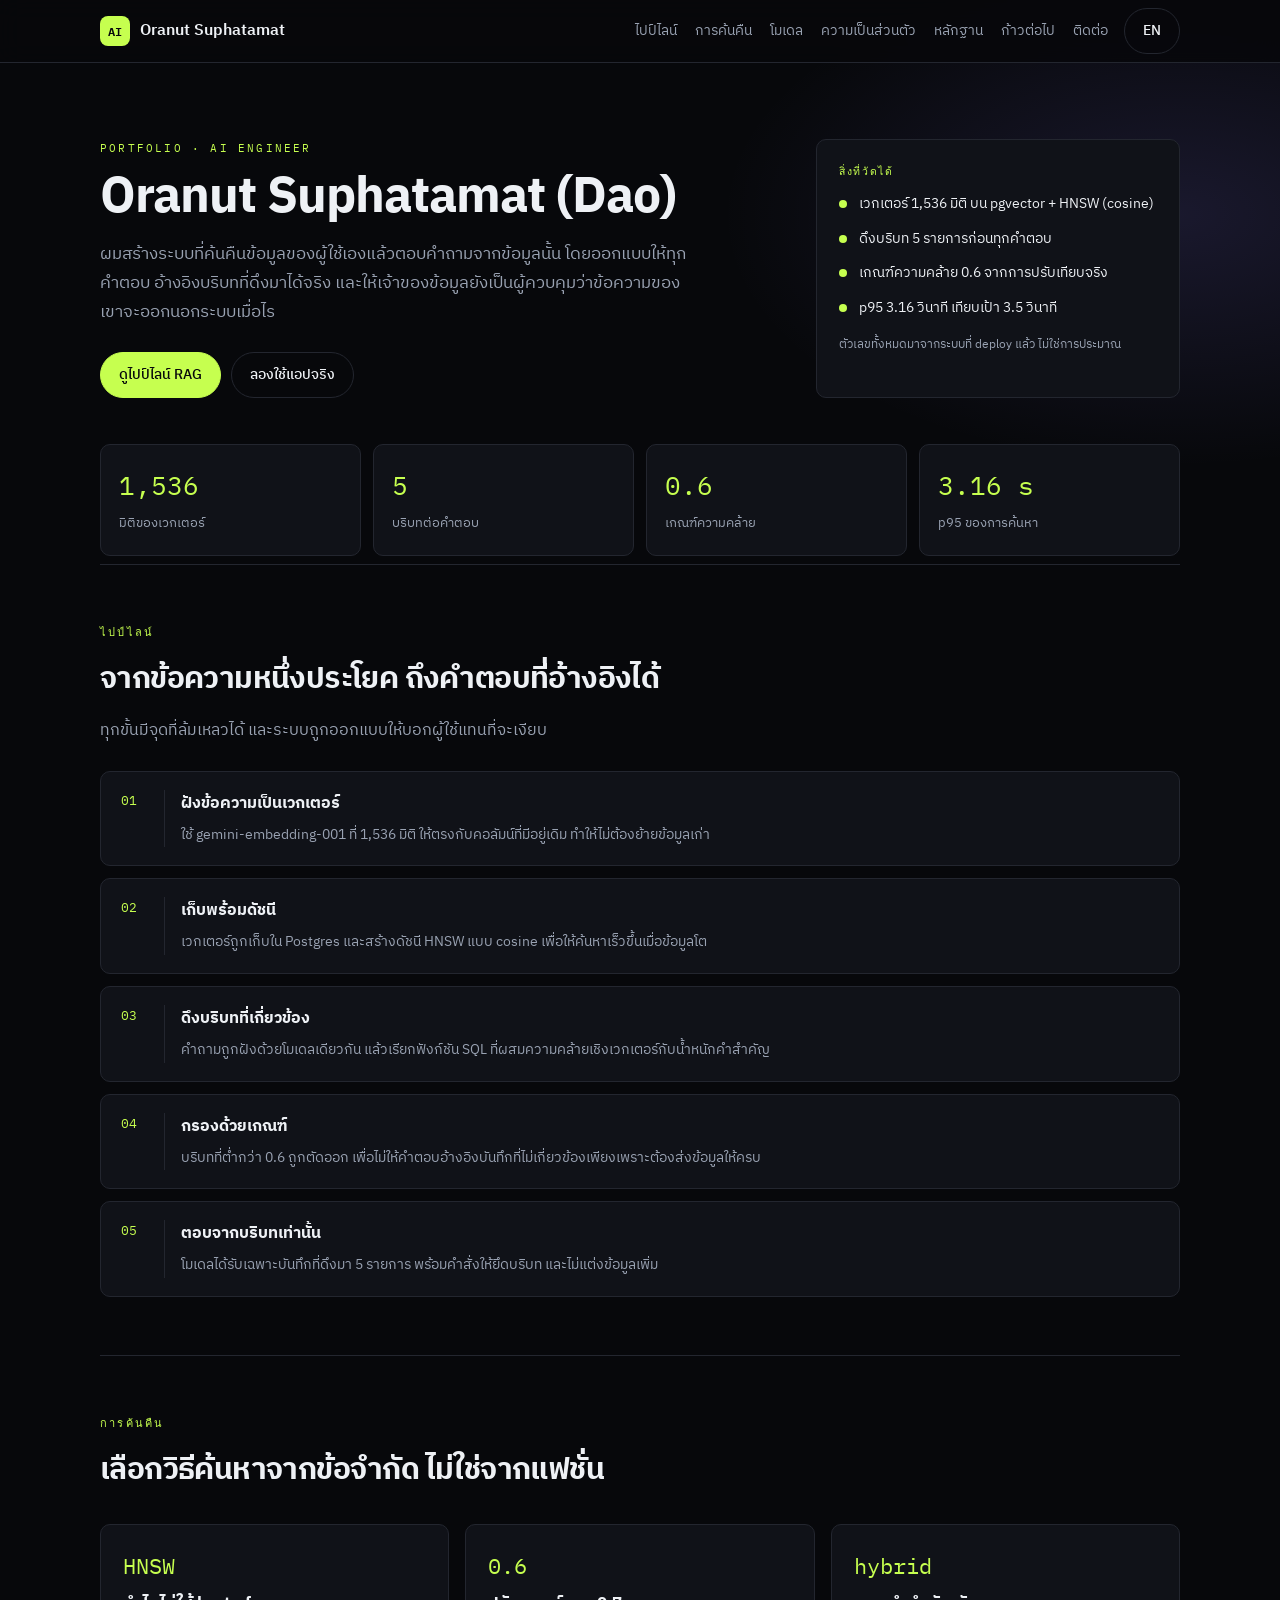
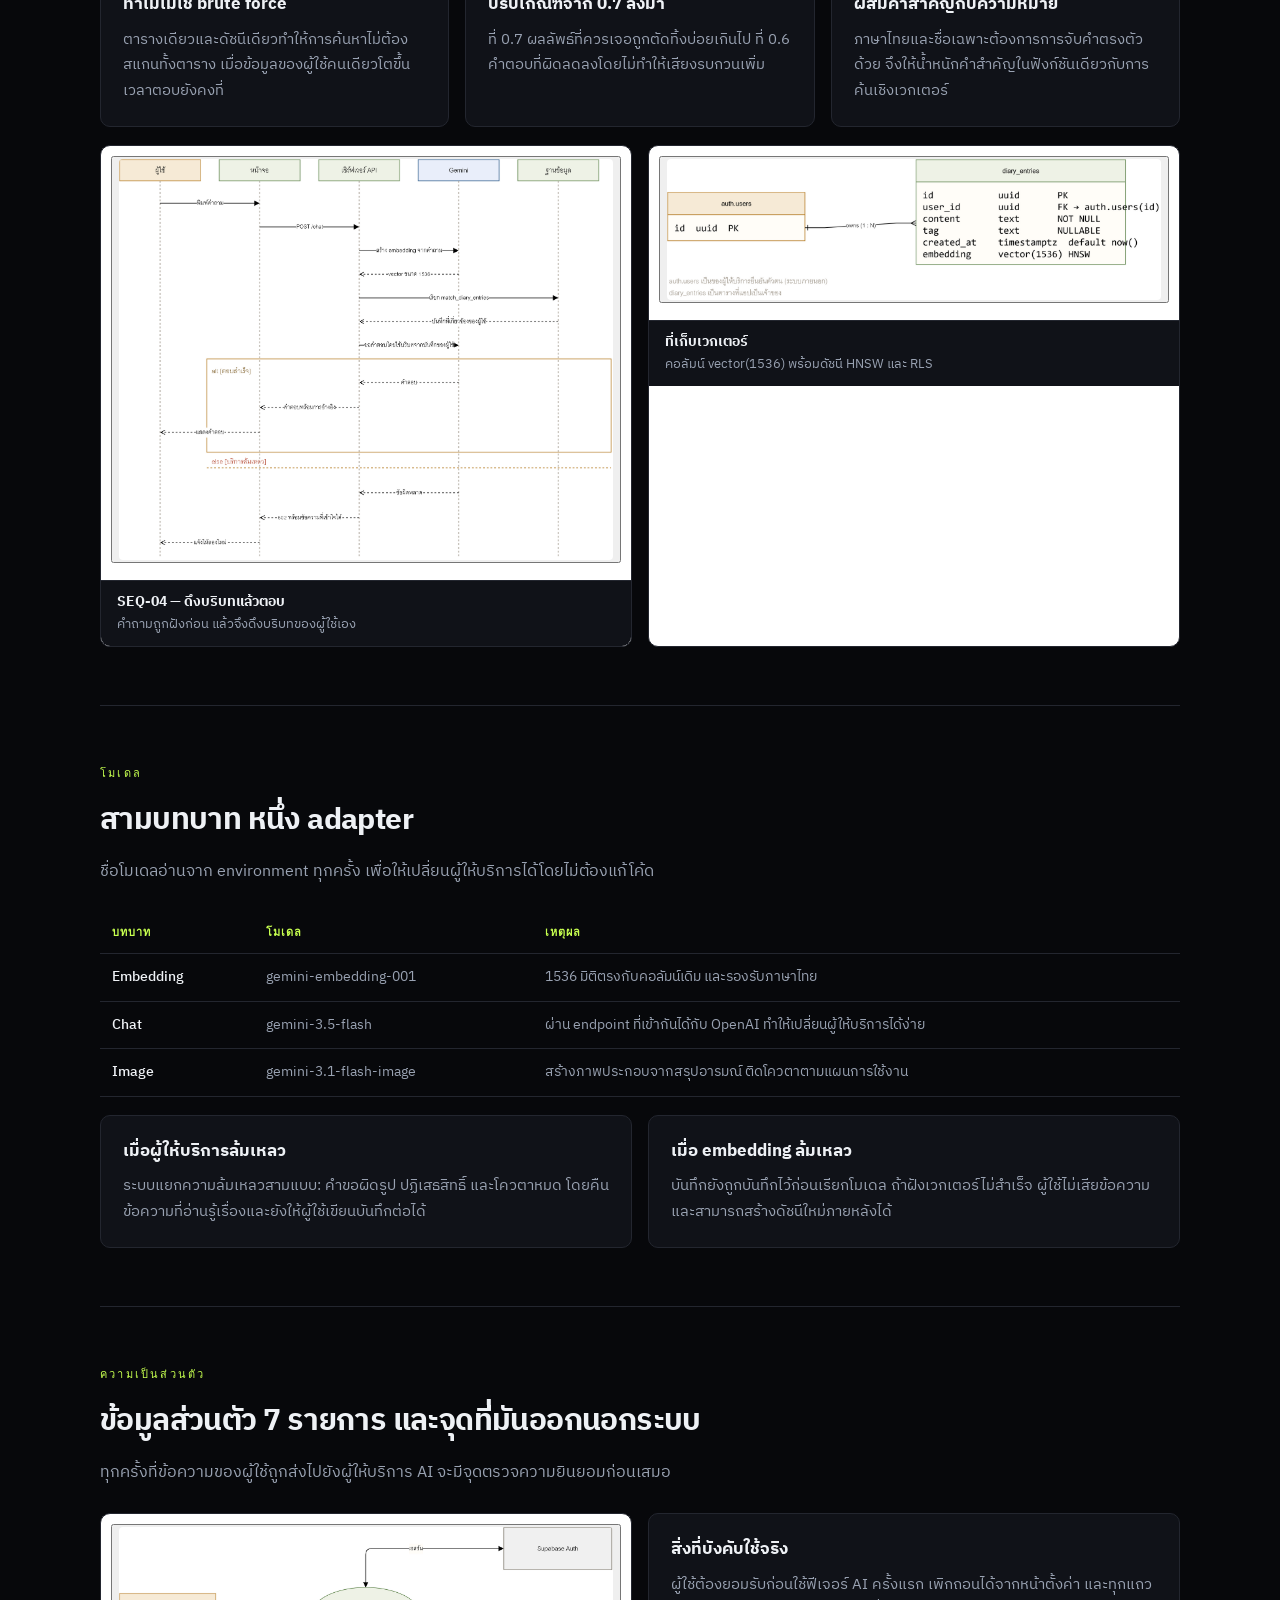
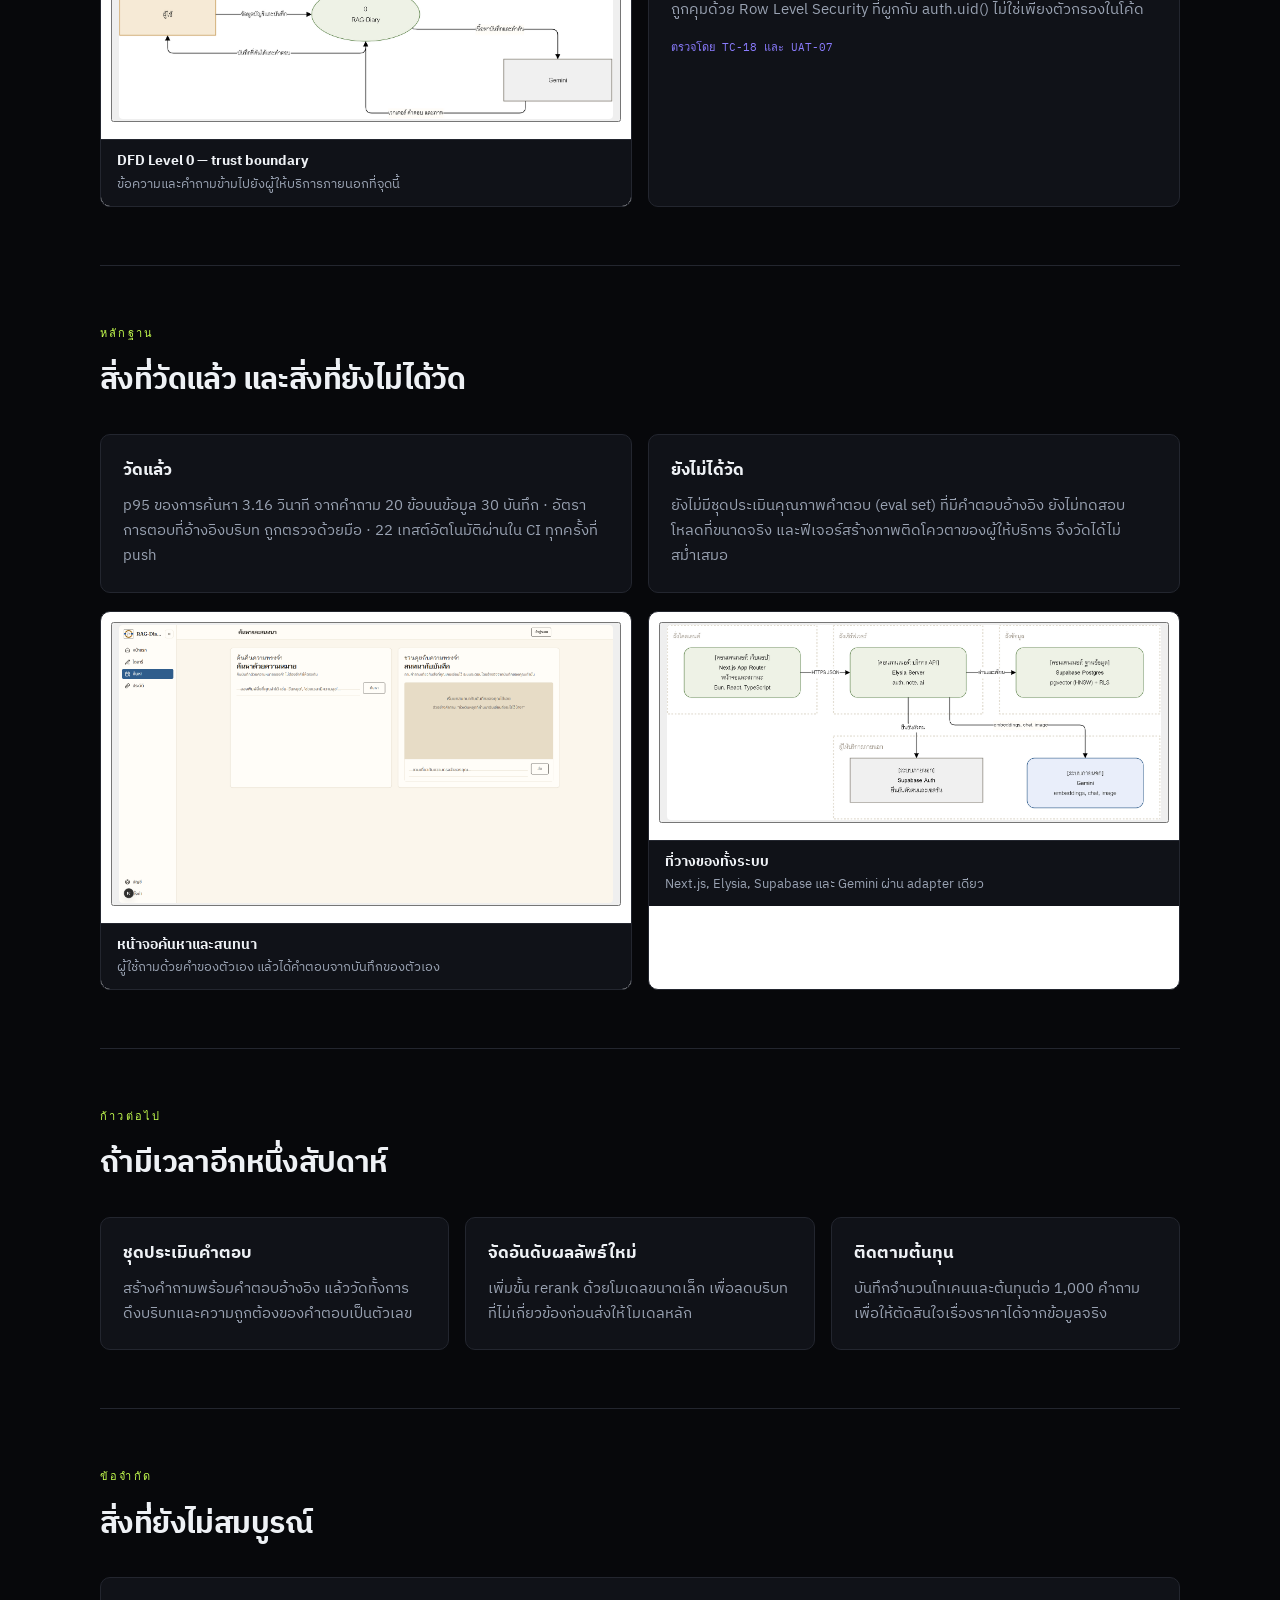
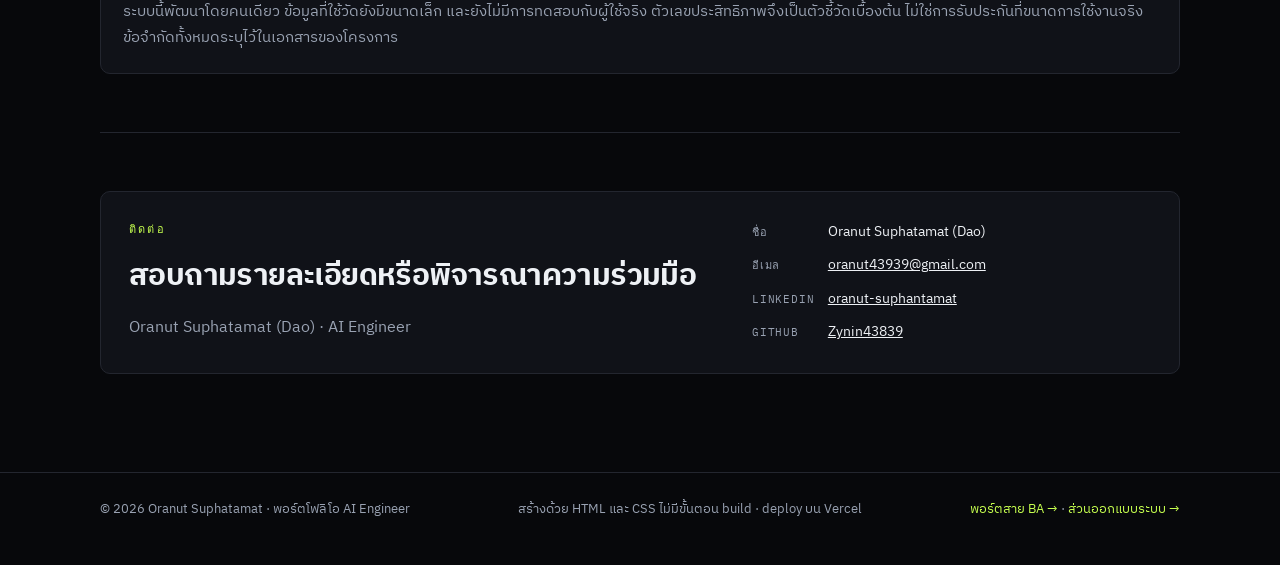
==== commit af0a0b17: "chore(footer): drop the web-dev link from the AI portfolio The AI portfolio now points only at the a" ====
--- a/index.html
+++ b/index.html
@@ -300,8 +300,7 @@
       <p>สร้างด้วย HTML และ CSS ไม่มีขั้นตอน build · deploy บน Vercel</p>
       <p>
         <a href="https://oranut-ba-portfolio.vercel.app">พอร์ตสาย BA →</a> ·
-        <a href="https://oranut-ba-portfolio.vercel.app/#design">ส่วนออกแบบระบบ →</a> ·
-        <a href="https://dao-portfolio-space.vercel.app">พอร์ตสาย Web dev →</a>
+        <a href="https://oranut-ba-portfolio.vercel.app/#design">ส่วนออกแบบระบบ →</a>
       </p>
     </div>
   </footer>
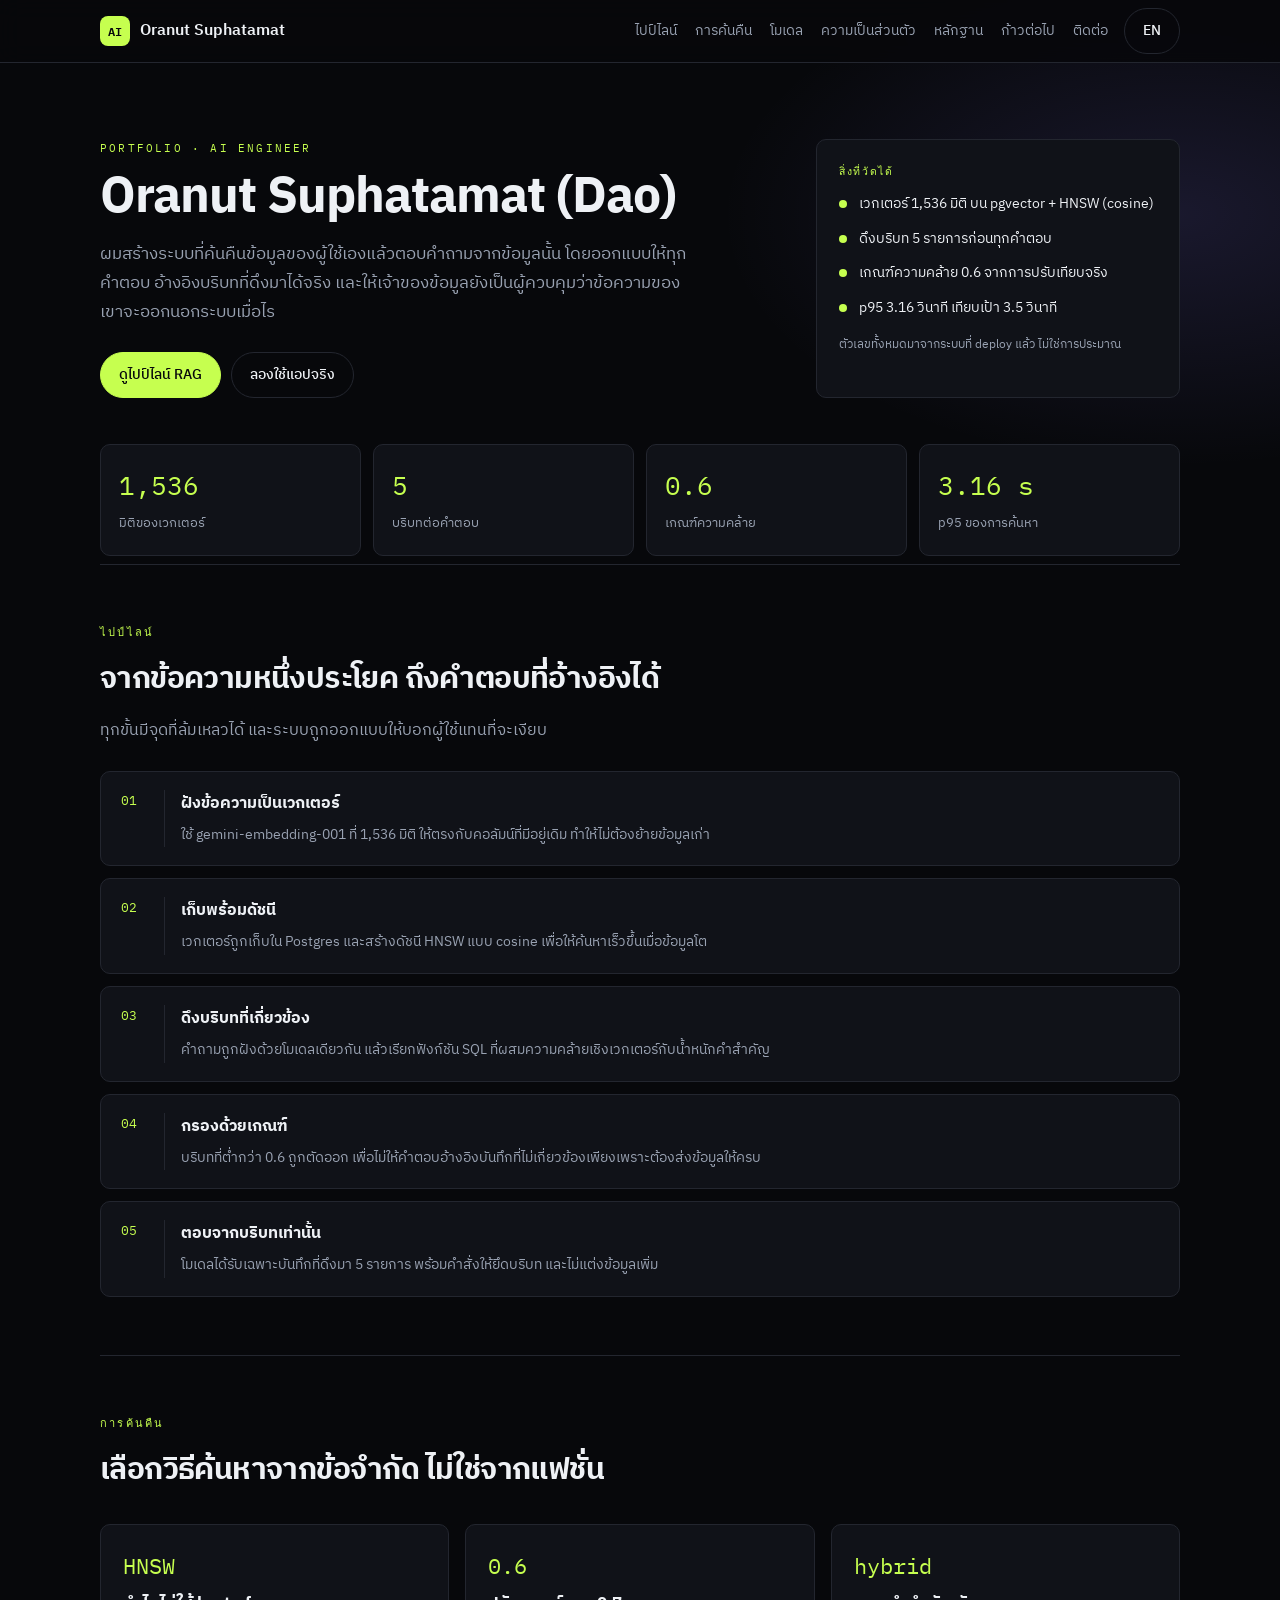
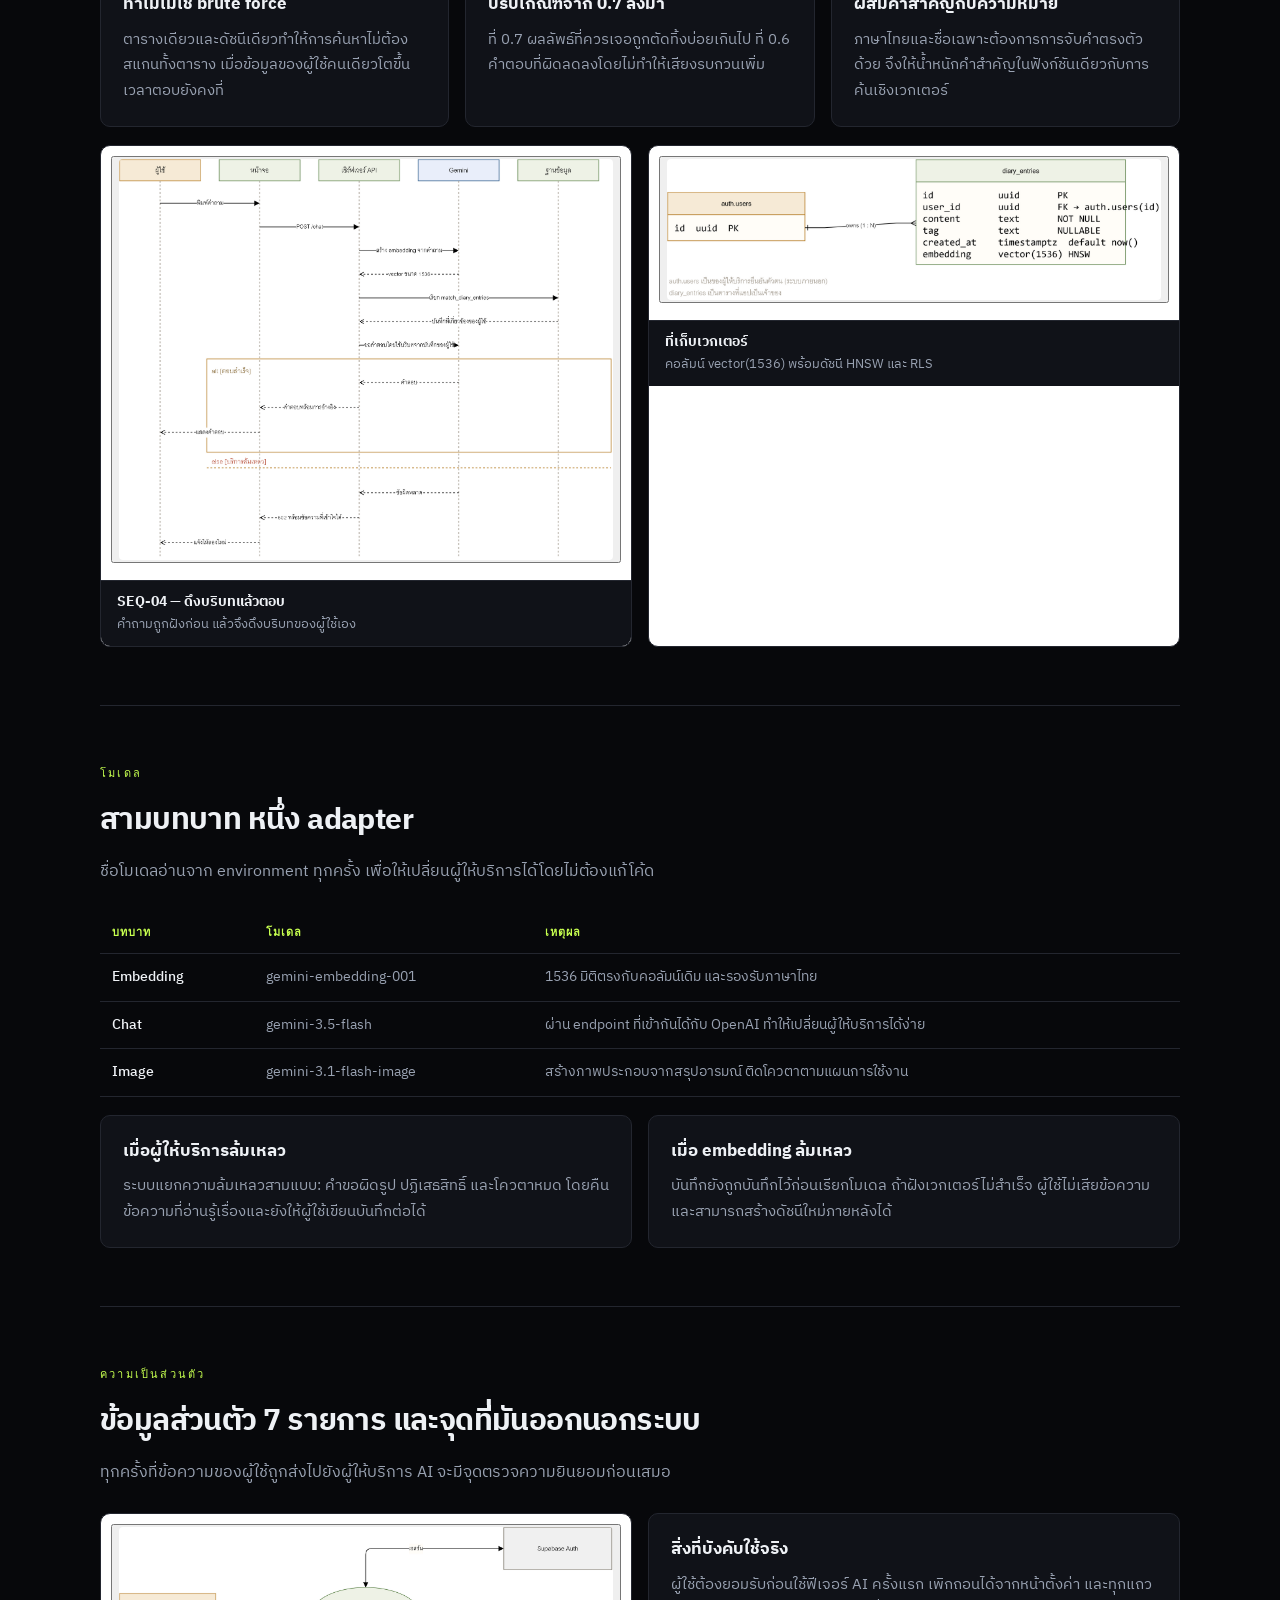
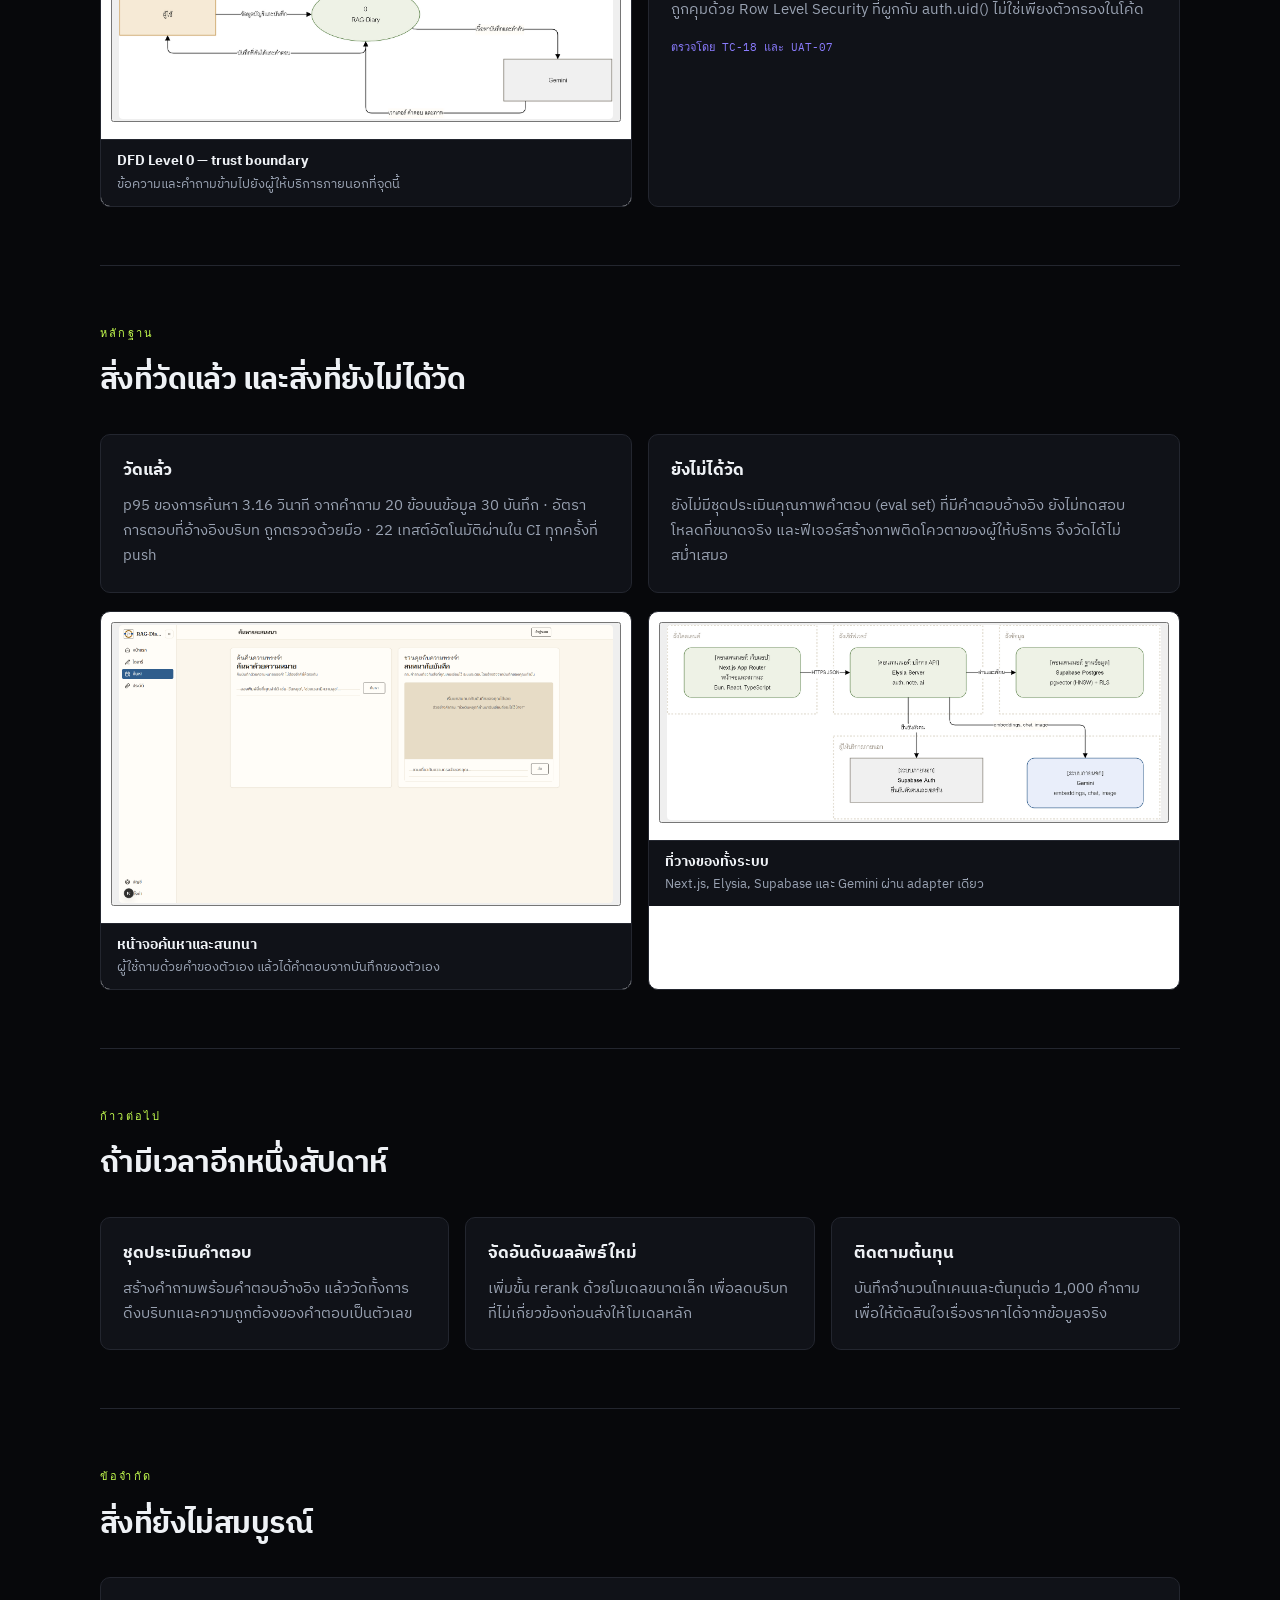
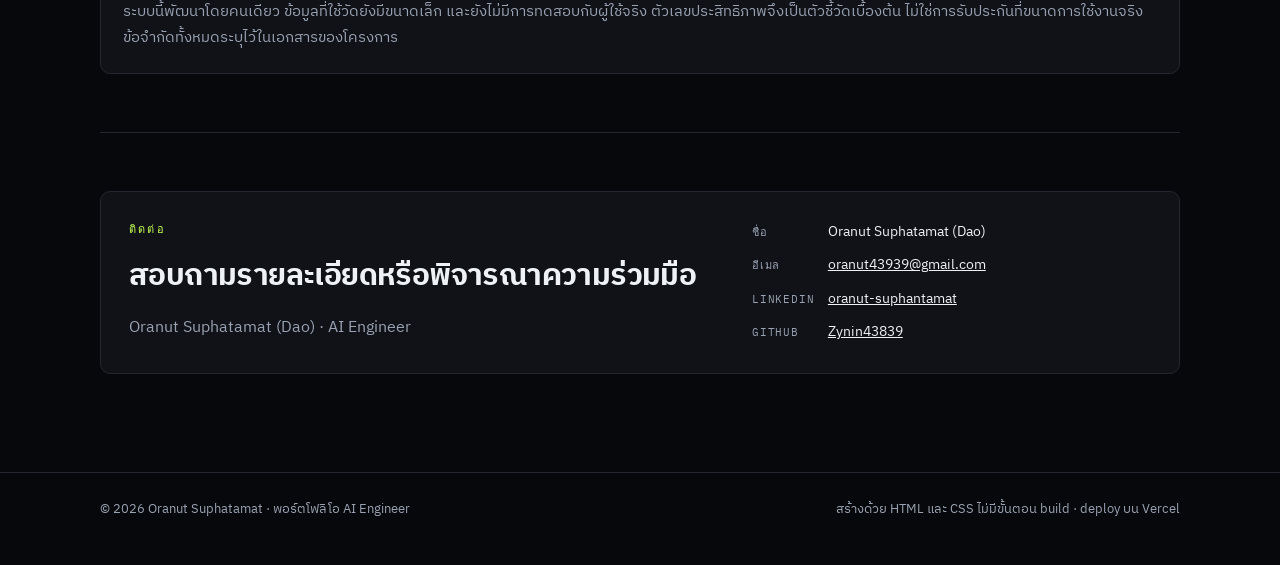
==== commit 671fe763: "chore(footer): remove the last cross-portfolio links" ====
--- a/index.html
+++ b/index.html
@@ -298,10 +298,6 @@
     <div class="wrap footer-inner">
       <p>© <span id="year"></span> Oranut Suphatamat · พอร์ตโฟลิโอ AI Engineer</p>
       <p>สร้างด้วย HTML และ CSS ไม่มีขั้นตอน build · deploy บน Vercel</p>
-      <p>
-        <a href="https://oranut-ba-portfolio.vercel.app">พอร์ตสาย BA →</a> ·
-        <a href="https://oranut-ba-portfolio.vercel.app/#design">ส่วนออกแบบระบบ →</a>
-      </p>
     </div>
   </footer>
 
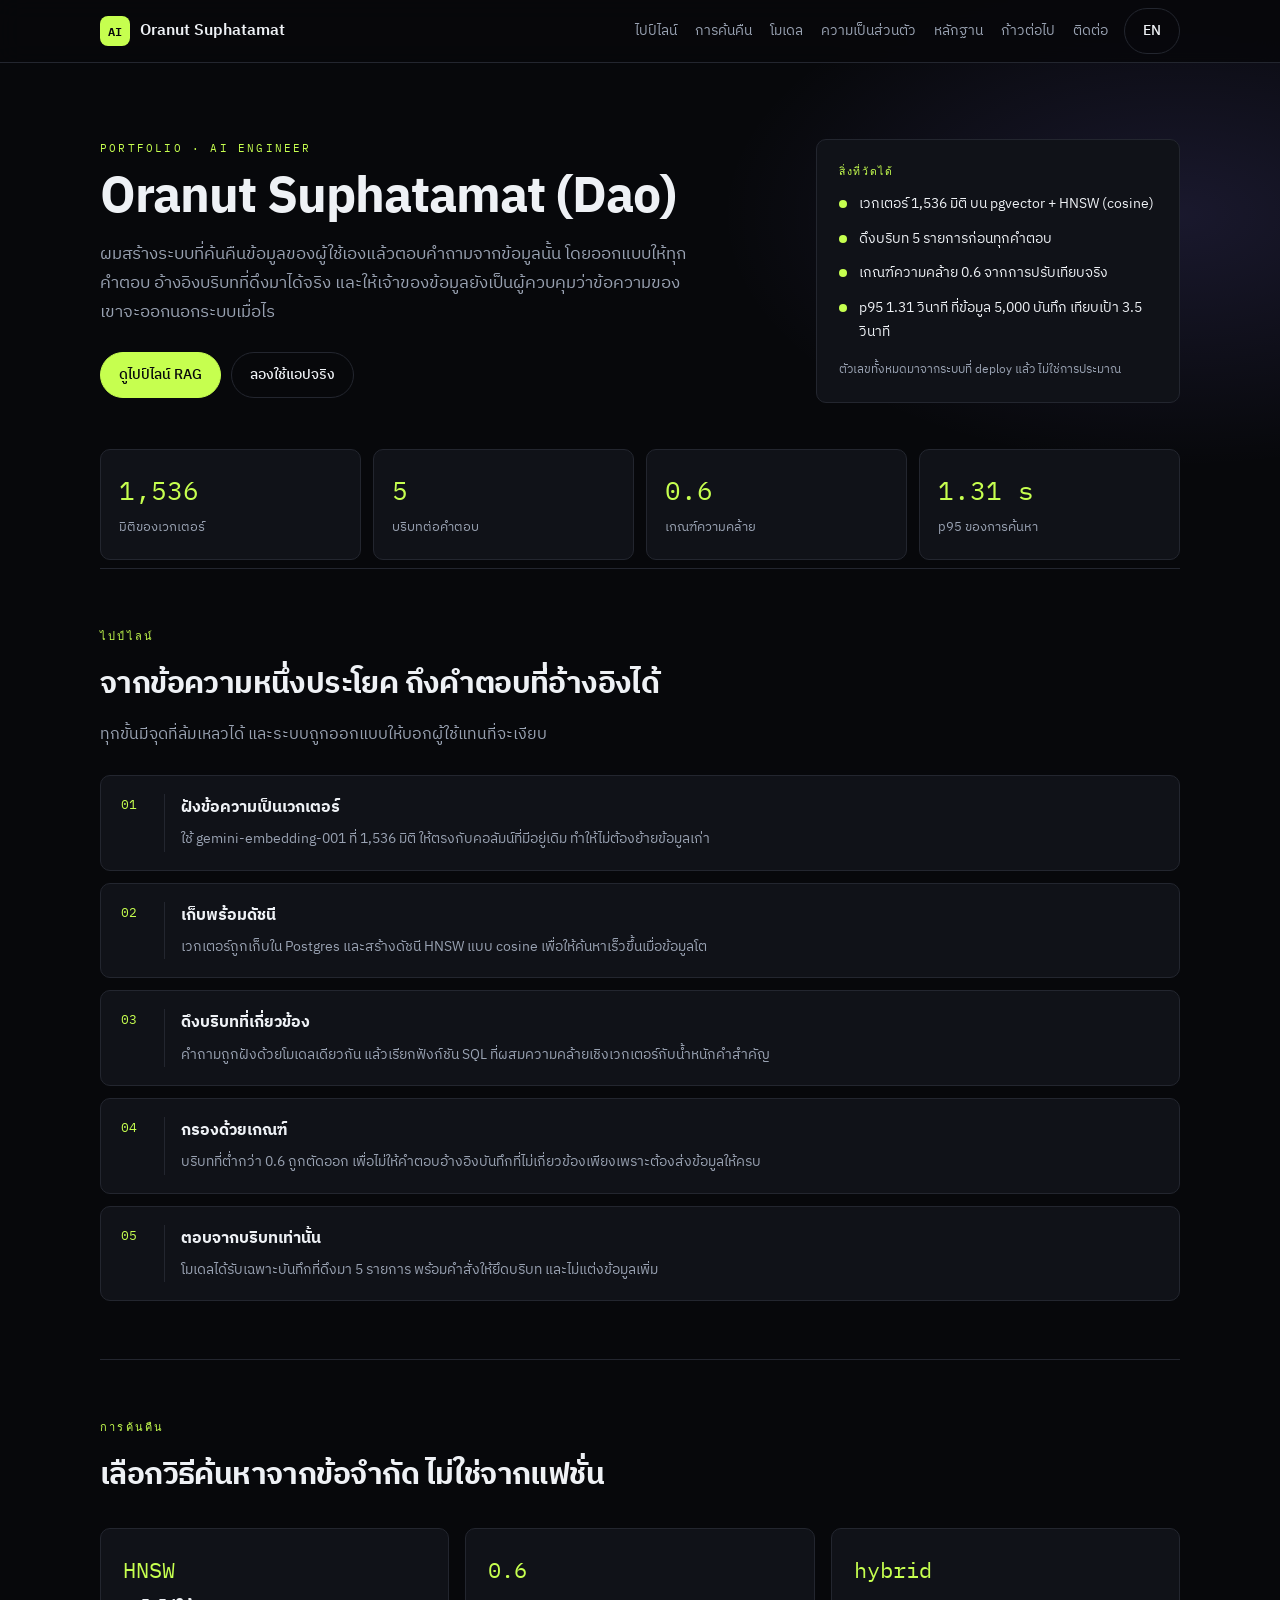
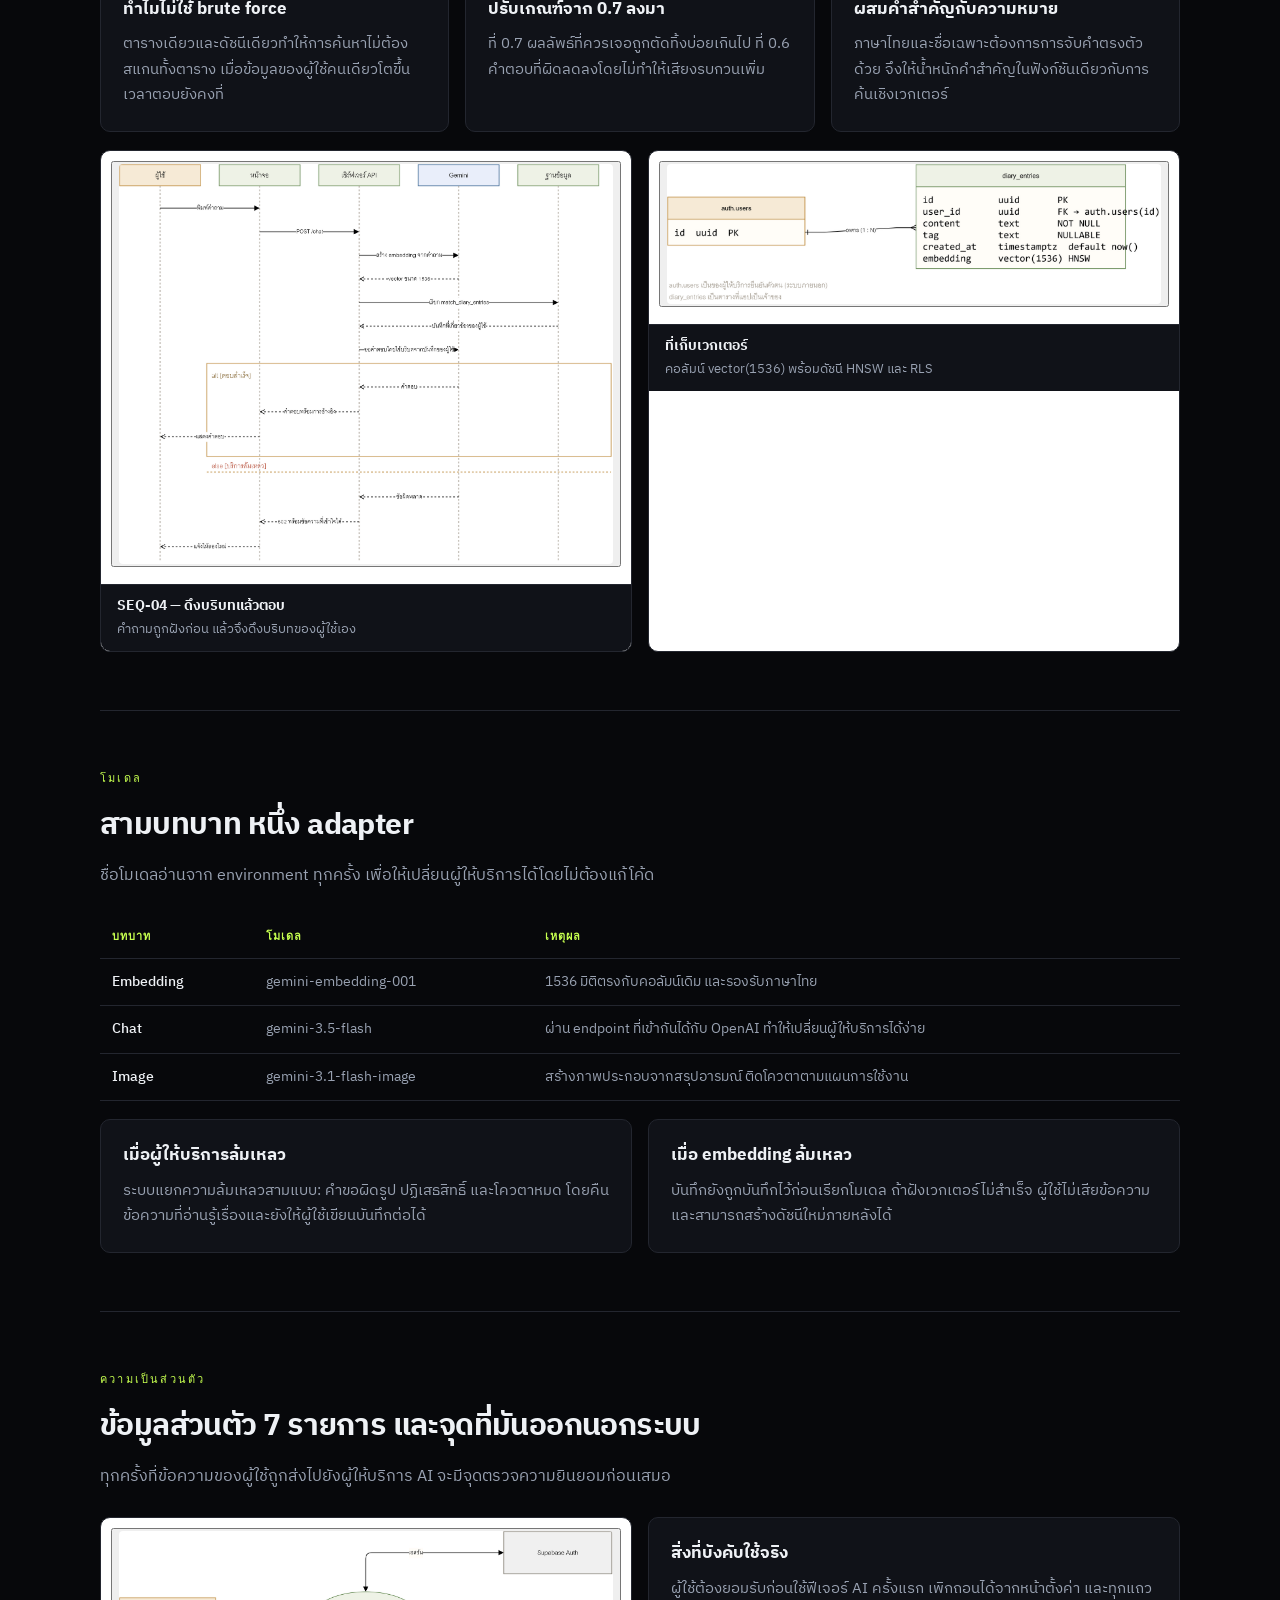
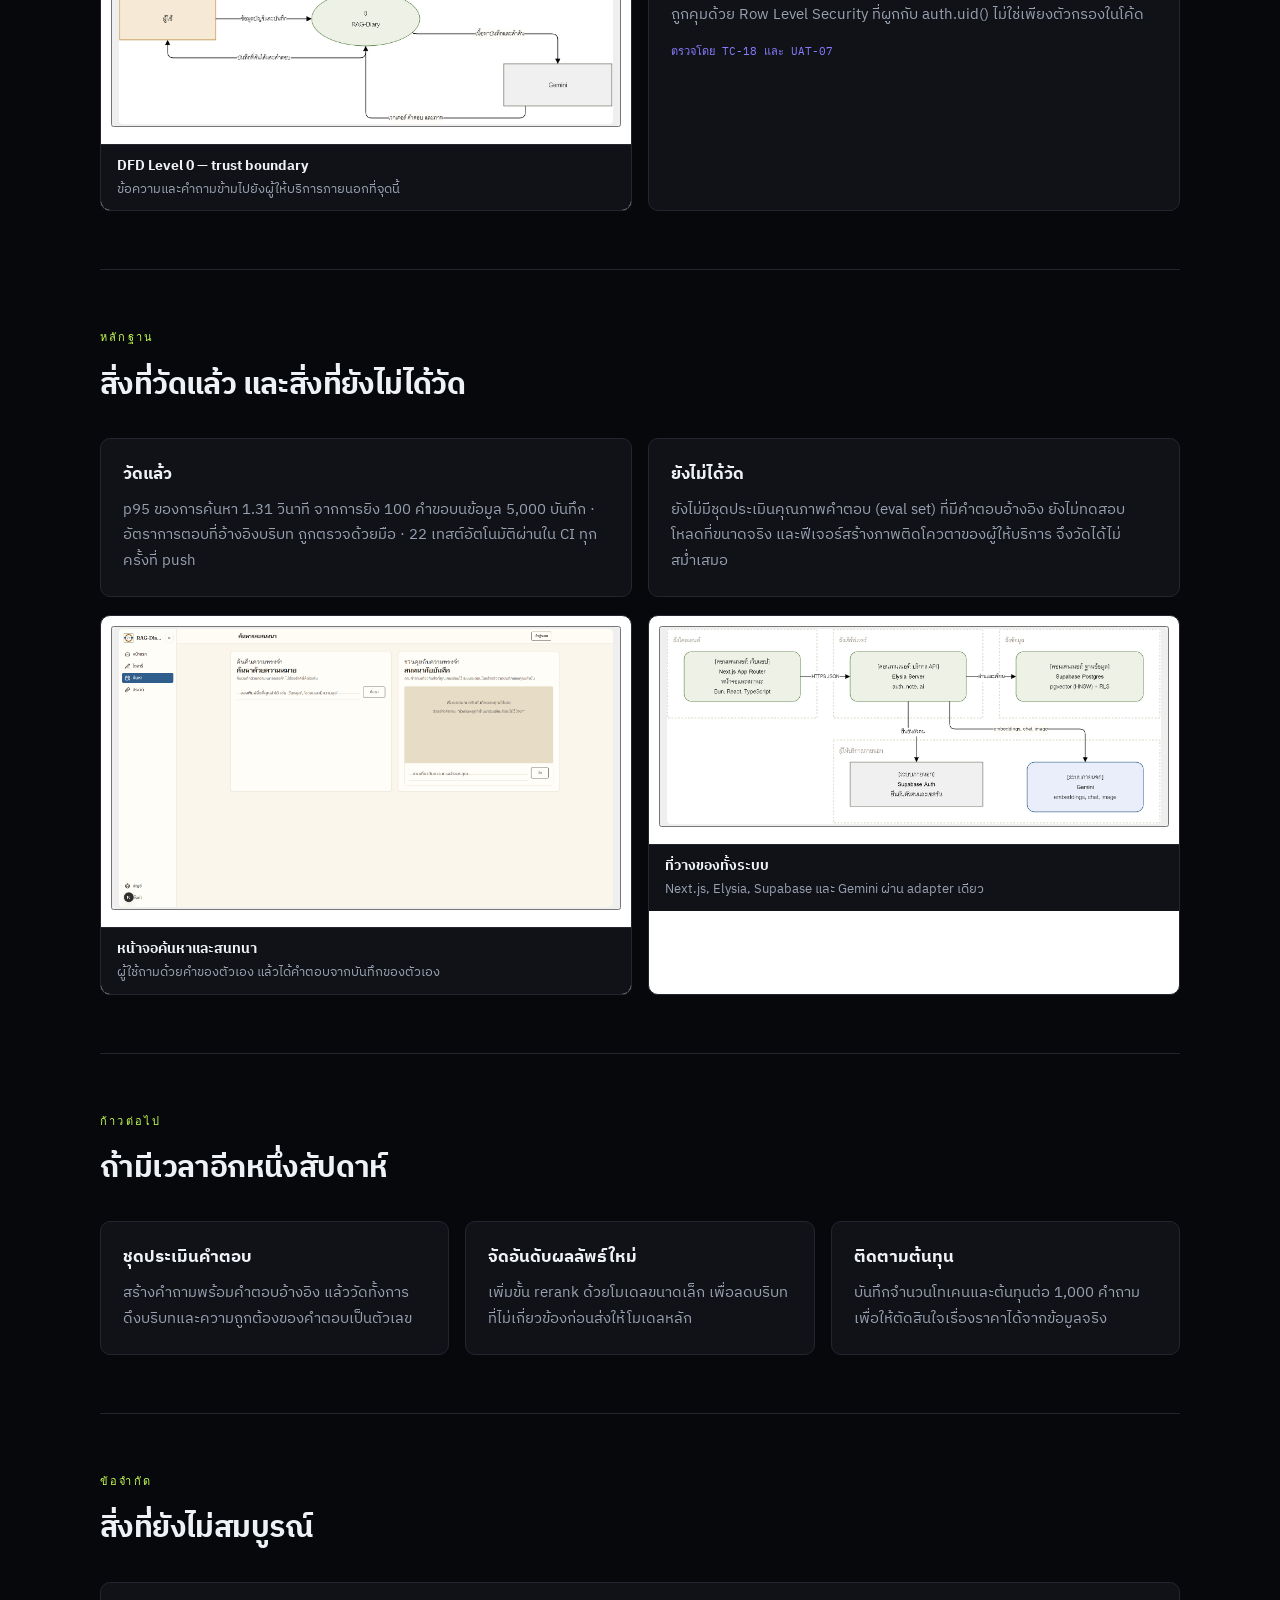
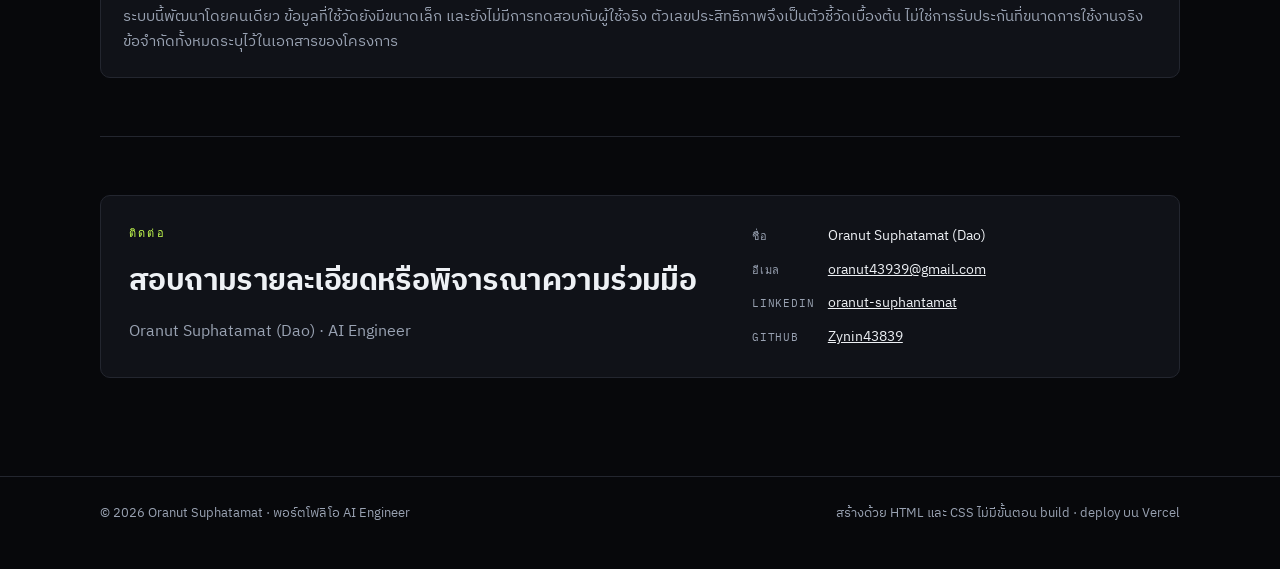
==== commit 73aaf962: "docs: quote the load-test p95 (1.31 s over 5,000 entries)" ====
--- a/index.html
+++ b/index.html
@@ -56,7 +56,7 @@
           <li>เวกเตอร์ 1,536 มิติ บน pgvector + HNSW (cosine)</li>
           <li>ดึงบริบท 5 รายการก่อนทุกคำตอบ</li>
           <li>เกณฑ์ความคล้าย 0.6 จากการปรับเทียบจริง</li>
-          <li>p95 3.16 วินาที เทียบเป้า 3.5 วินาที</li>
+          <li>p95 1.31 วินาที ที่ข้อมูล 5,000 บันทึก เทียบเป้า 3.5 วินาที</li>
         </ul>
         <p class="card-note">ตัวเลขทั้งหมดมาจากระบบที่ deploy แล้ว ไม่ใช่การประมาณ</p>
       </aside>
@@ -66,7 +66,7 @@
       <div class="metric"><span class="metric-num">1,536</span><span class="metric-label">มิติของเวกเตอร์</span></div>
       <div class="metric"><span class="metric-num">5</span><span class="metric-label">บริบทต่อคำตอบ</span></div>
       <div class="metric"><span class="metric-num">0.6</span><span class="metric-label">เกณฑ์ความคล้าย</span></div>
-      <div class="metric"><span class="metric-num">3.16 s</span><span class="metric-label">p95 ของการค้นหา</span></div>
+      <div class="metric"><span class="metric-num">1.31 s</span><span class="metric-label">p95 ของการค้นหา</span></div>
     </section>
 
     <section class="section wrap" id="pipeline">
@@ -214,7 +214,7 @@
         <article class="card">
           <h3>วัดแล้ว</h3>
           <p>
-            p95 ของการค้นหา 3.16 วินาที จากคำถาม 20 ข้อบนข้อมูล 30 บันทึก · อัตราการตอบที่อ้างอิงบริบท
+            p95 ของการค้นหา 1.31 วินาที จากการยิง 100 คำขอบนข้อมูล 5,000 บันทึก · อัตราการตอบที่อ้างอิงบริบท
             ถูกตรวจด้วยมือ · 22 เทสต์อัตโนมัติผ่านใน CI ทุกครั้งที่ push
           </p>
         </article>
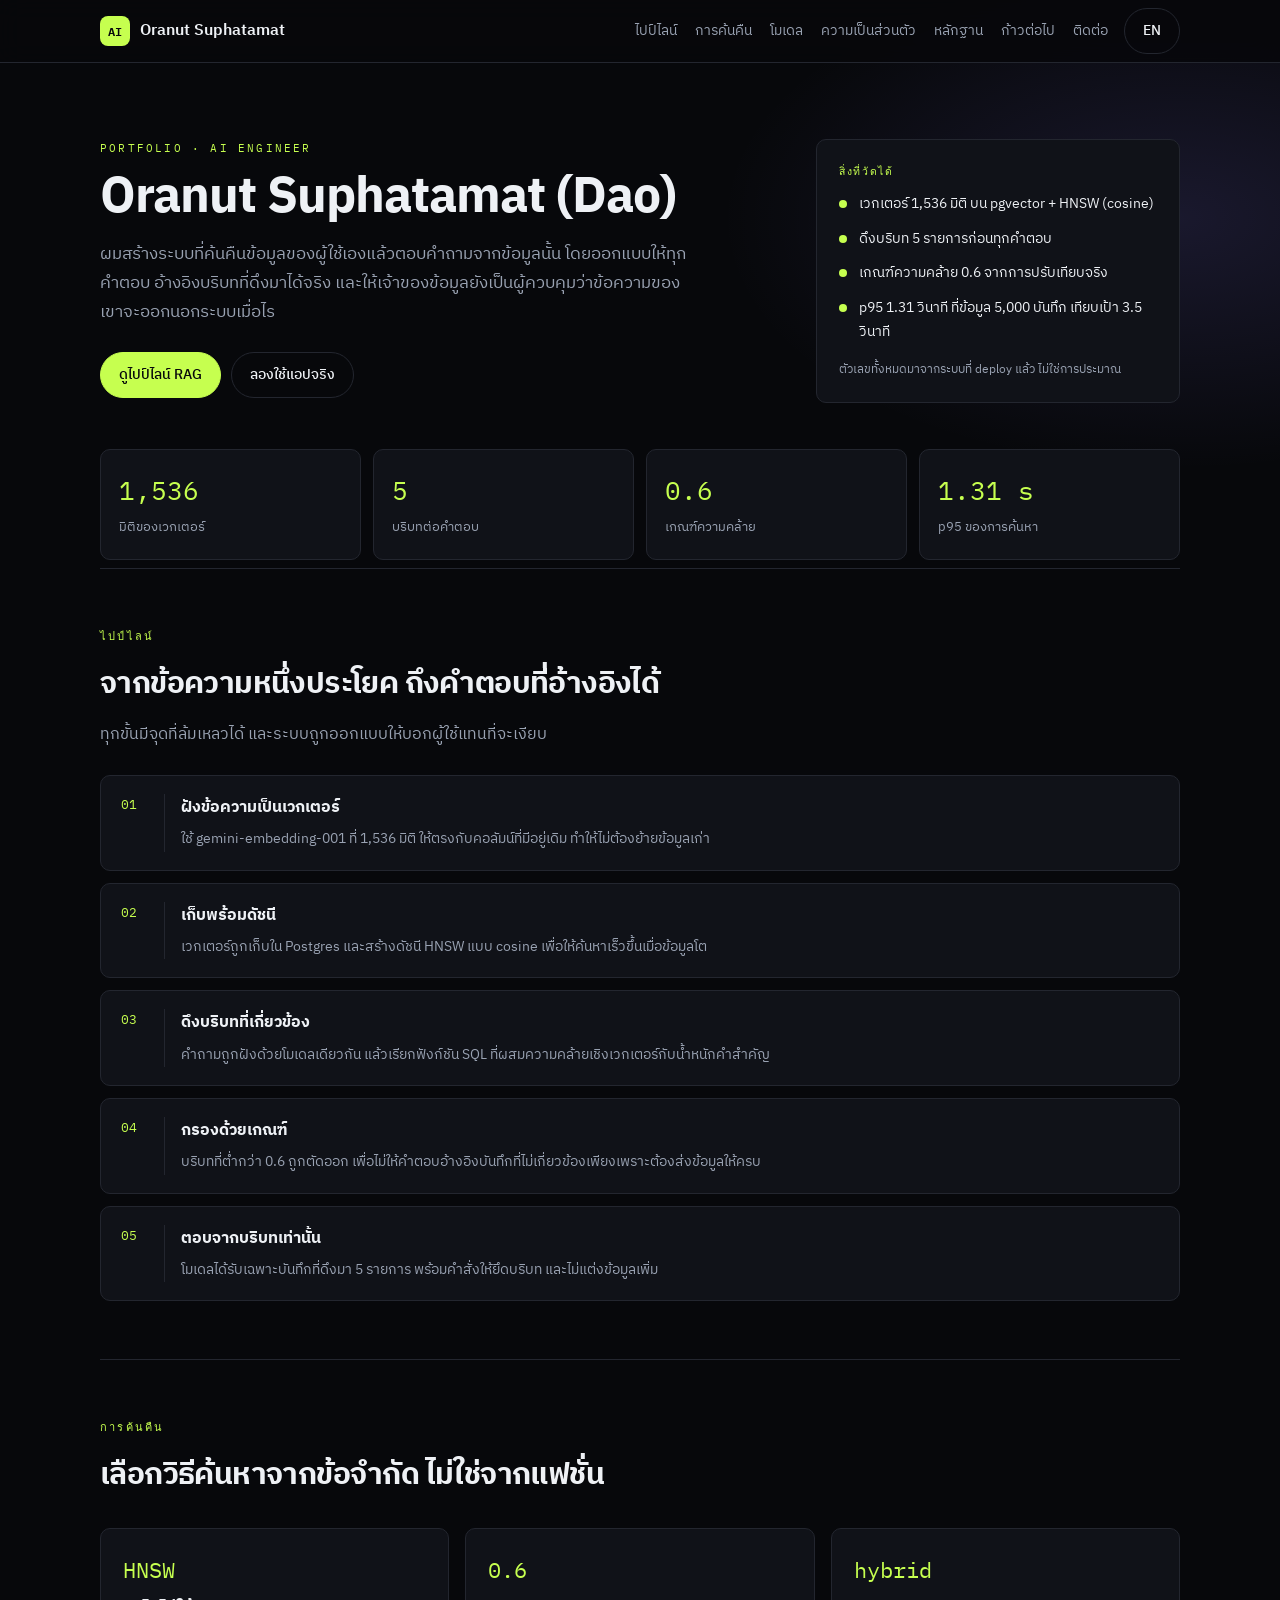
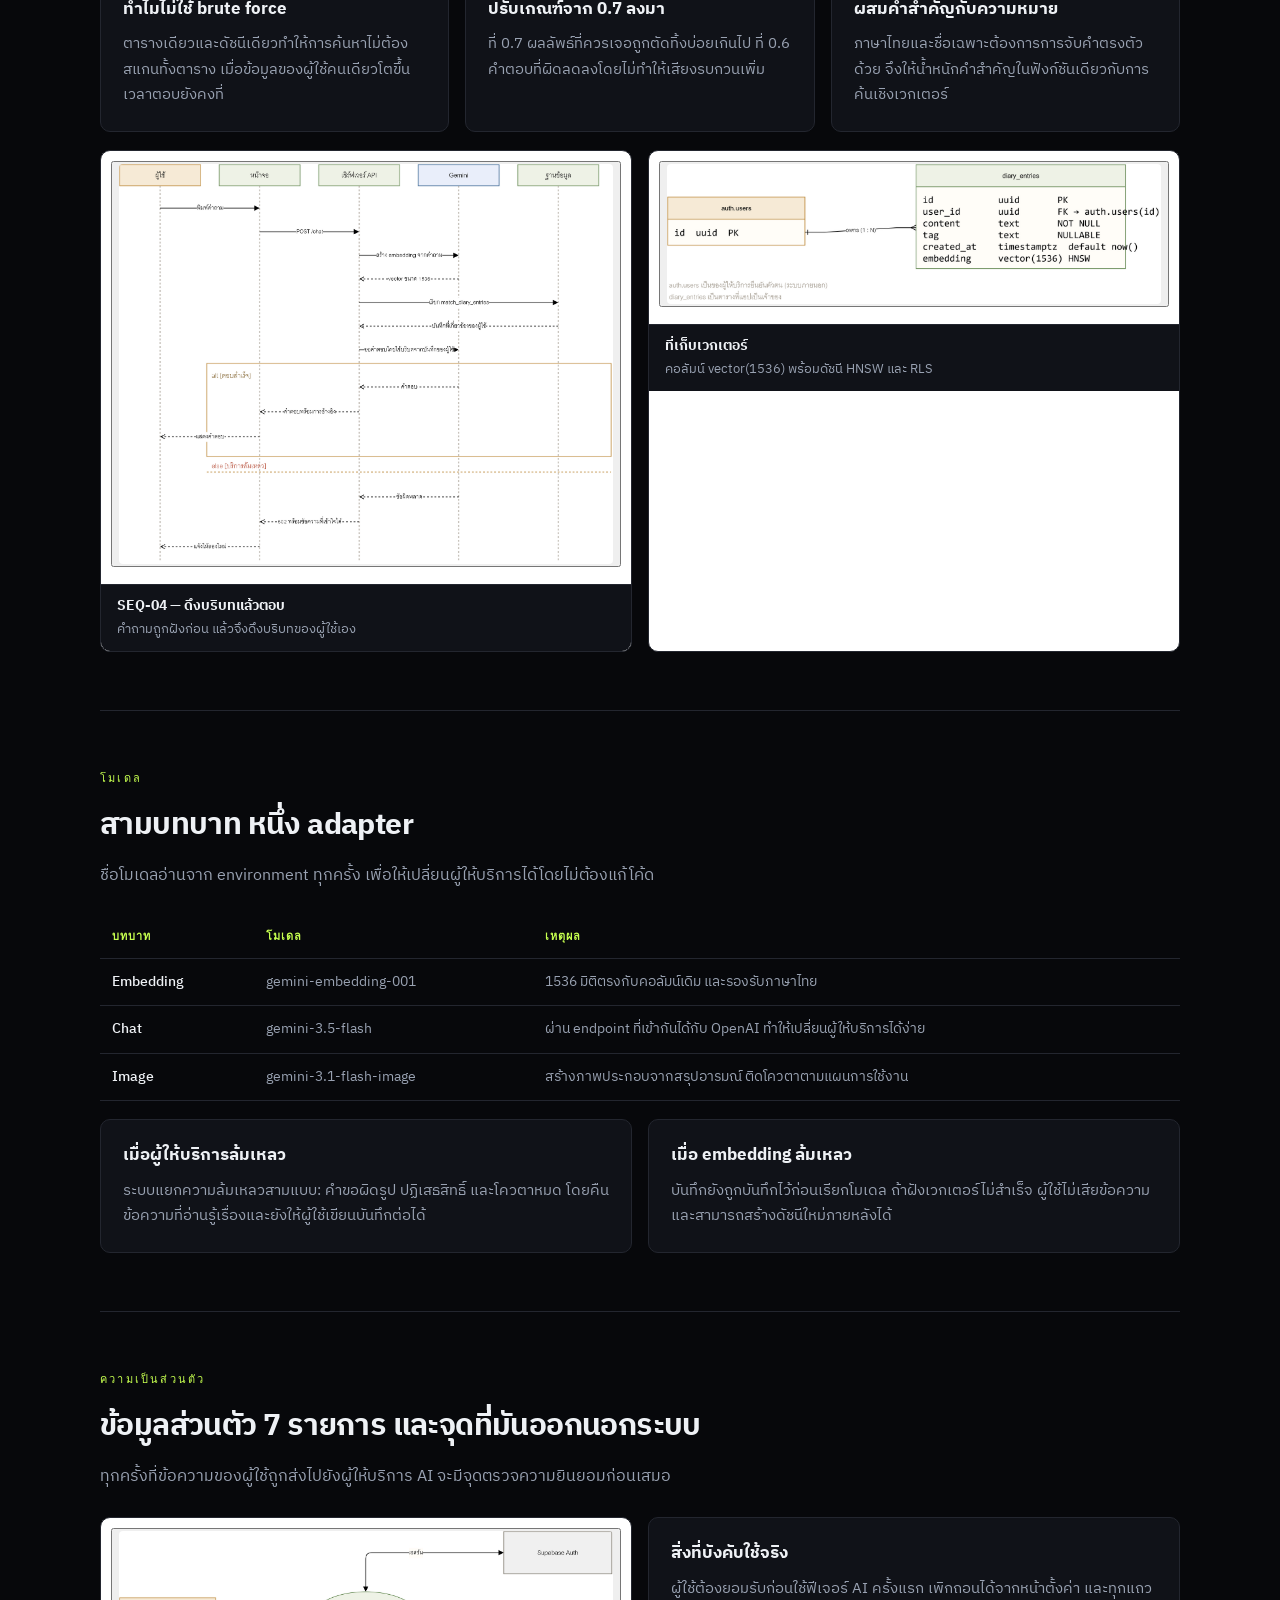
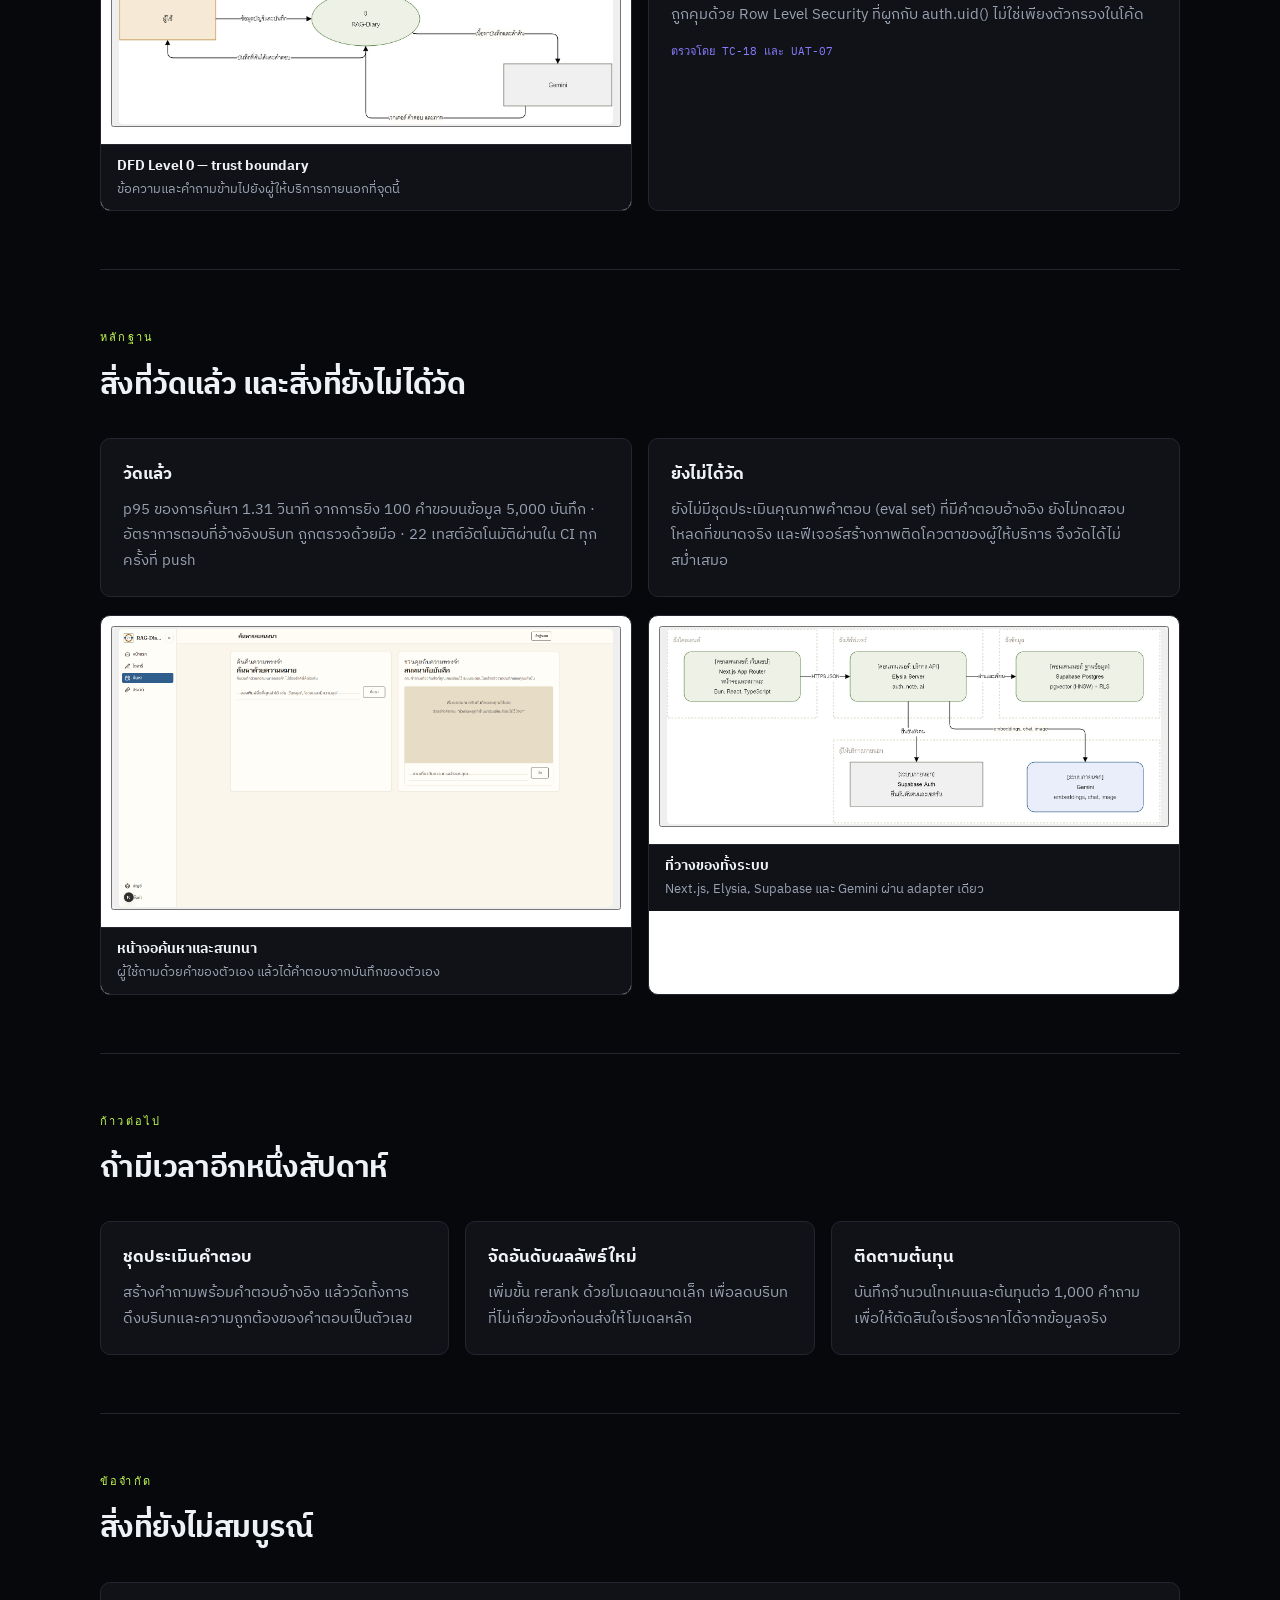
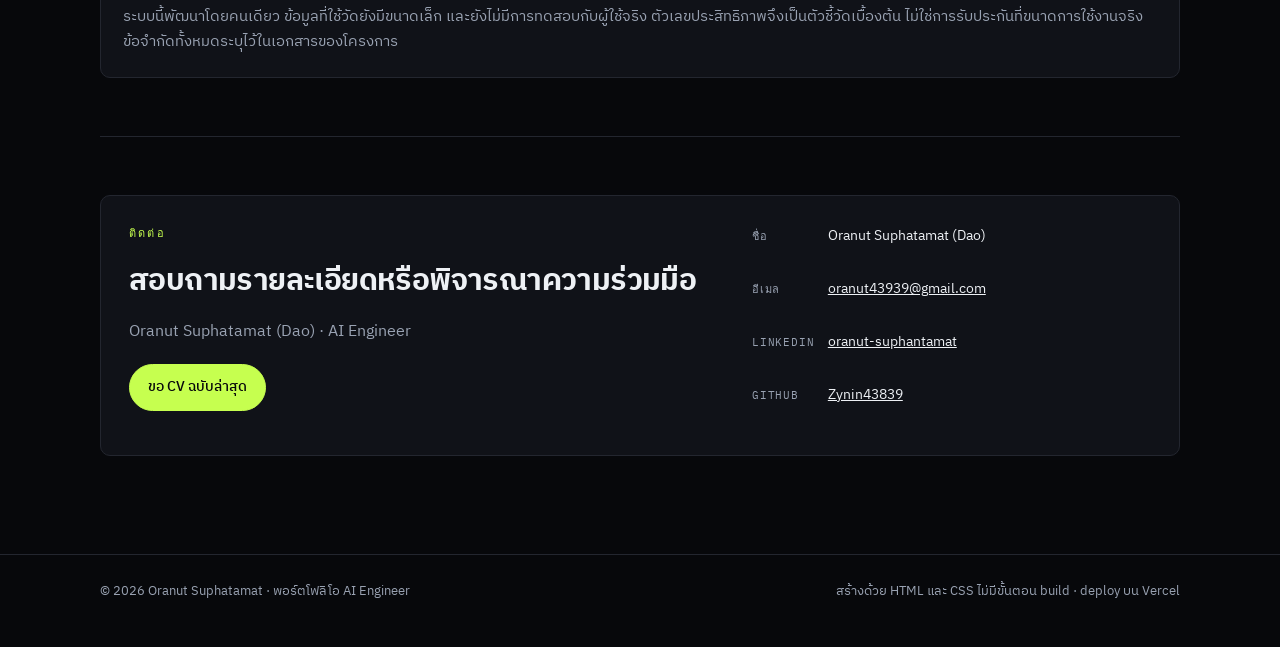
==== commit ee9cd8d3: "feat: offer a CV request in the contact card" ====
--- a/index.html
+++ b/index.html
@@ -283,6 +283,7 @@
           <p class="kicker">ติดต่อ</p>
           <h2>สอบถามรายละเอียดหรือพิจารณาความร่วมมือ</h2>
           <p class="section-sub">Oranut Suphatamat (Dao) · AI Engineer</p>
+          <p style="margin-top: 18px;"><a class="btn btn-primary" href="mailto:oranut43939@gmail.com?subject=Request%20for%20CV">ขอ CV ฉบับล่าสุด</a></p>
         </div>
         <ul class="contact-list">
           <li><span>ชื่อ</span>Oranut Suphatamat (Dao)</li>
